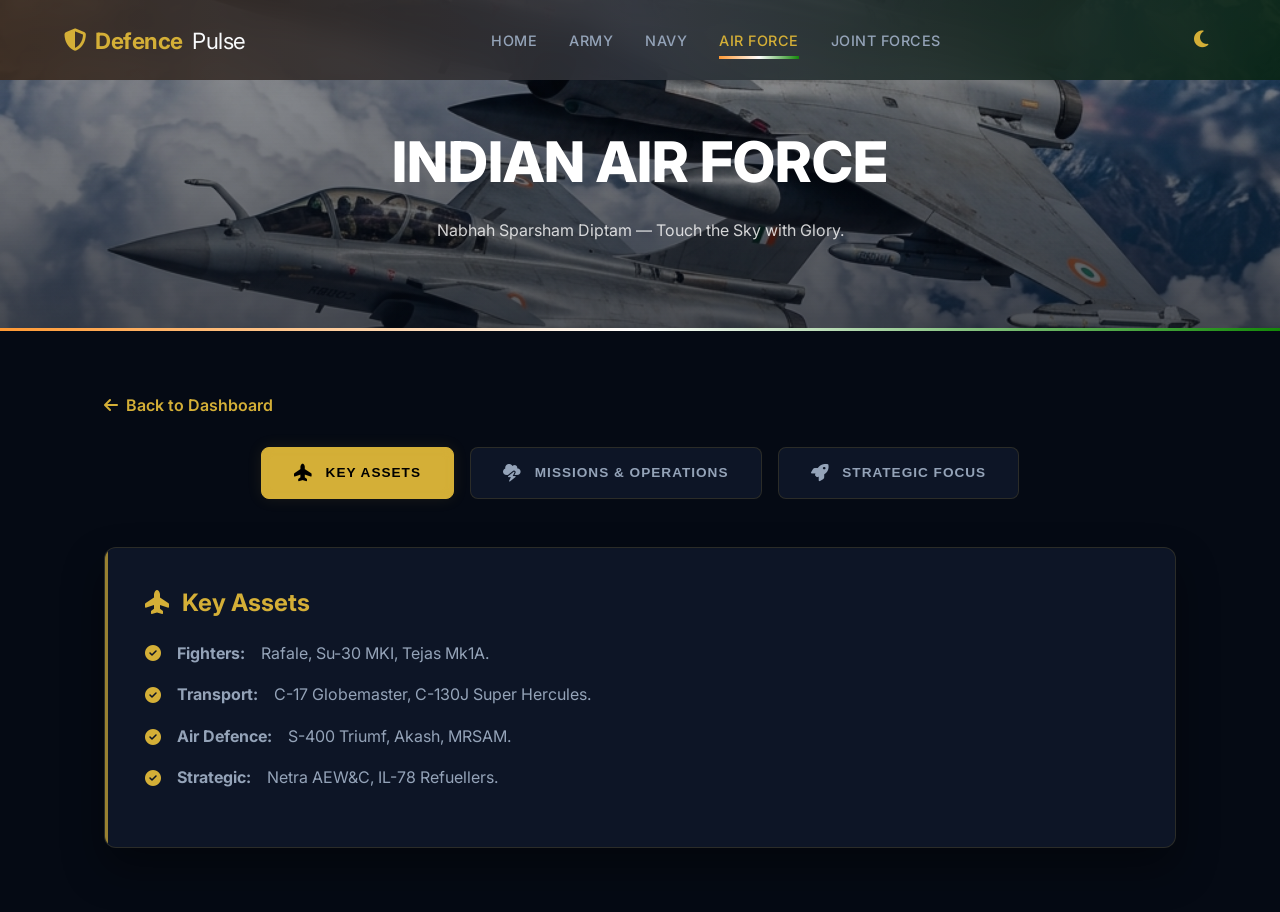
==== airforce.html @ c3c70bc3 "Initial Launch: Defence Pulse Tactical Dashboard - Full Responsive Matrix Build" ====
<!DOCTYPE html>
<html lang="en" data-theme="dark">

<head>
    <meta charset="UTF-8">
    <meta name="viewport" content="width=device-width, initial-scale=1.0">
    <title>Indian Air Force | Defence India</title>
    <!-- Google Fonts -->
    <link rel="preconnect" href="https://fonts.googleapis.com">
    <link rel="preconnect" href="https://fonts.gstatic.com" crossorigin>
    <link href="https://fonts.googleapis.com/css2?family=Inter:wght@400;500;600;700&display=swap" rel="stylesheet">
    <!-- Font Awesome -->
    <link rel="stylesheet" href="https://cdnjs.cloudflare.com/ajax/libs/font-awesome/6.4.0/css/all.min.css">
    <!-- Custom CSS -->
    <link rel="stylesheet" href="index.css">
    <style>
        .detail-hero {
            padding: 8rem 4rem 4rem;
            background: linear-gradient(rgba(5, 10, 20, 0.4), rgba(5, 10, 20, 0.7)), url('./assets/airforce-hero.png');
            background-size: cover;
            background-position: center;
            text-align: center;
            border-bottom: 3px solid transparent;
            border-image: linear-gradient(to right, #FF9933, #FFFFFF, #138808) 1;
        }


        .detail-content {
            padding: 4rem;
            max-width: 1200px;
            margin: 0 auto;
        }

        /* Tab Styles */
        .tabs-nav {
            display: flex;
            justify-content: center;
            gap: 1rem;
            margin-bottom: 3rem;
            flex-wrap: wrap;
        }

        .tab-btn {
            background: var(--bg-secondary);
            border: 1px solid var(--border-color);
            color: var(--text-secondary);
            padding: 1rem 2rem;
            border-radius: 8px;
            font-weight: 700;
            cursor: pointer;
            transition: var(--transition);
            display: flex;
            align-items: center;
            gap: 0.8rem;
            text-transform: uppercase;
            font-size: 0.85rem;
            letter-spacing: 1px;
        }

        .tab-btn i {
            font-size: 1.1rem;
        }

        .tab-btn.active {
            background: var(--accent-color);
            color: #000;
            border-color: var(--accent-color);
        }

        .tab-pane {
            display: none;
            animation: fadeIn 0.4s ease forwards;
        }

        .tab-pane.active {
            display: block;
        }

        @keyframes fadeIn {
            from {
                opacity: 0;
                transform: translateY(10px);
            }

            to {
                opacity: 1;
                transform: translateY(0);
            }
        }

        .info-block {
            background: var(--bg-secondary);
            padding: 2.5rem;
            border-radius: 12px;
            border: 1px solid var(--border-color);
            box-shadow: var(--shadow-premium);
            height: 100%;
        }

        .info-block h2 {
            font-size: 1.5rem;
            color: var(--accent-color);
            margin-bottom: 1.5rem;
            display: flex;
            align-items: center;
            gap: 0.8rem;
        }

        .info-list {
            list-style: none;
        }

        .info-list li {
            color: var(--text-secondary);
            margin-bottom: 1rem;
            display: flex;
            gap: 1rem;
            line-height: 1.6;
        }

        .info-list li i {
            color: var(--accent-color);
            margin-top: 0.3rem;
        }

        .back-link {
            display: inline-flex;
            align-items: center;
            gap: 0.5rem;
            color: var(--accent-color);
            text-decoration: none;
            font-weight: 600;
            margin-bottom: 2rem;
            transition: var(--transition);
        }

        .back-link:hover {
            transform: translateX(-5px);
        }
    </style>
</head>

<body>
    <nav class="navbar">
        <div class="nav-left">
            <a href="index.html" style="text-decoration: none;">
                <div class="logo">
                    <i class="fas fa-shield-halved"></i>
                    Defence <span>Pulse</span>
                </div>
            </a>
        </div>

        <ul class="nav-menu">
            <li><a href="index.html" class="nav-link">Home</a></li>
            <li><a href="army.html" class="nav-link">Army</a></li>
            <li><a href="navy.html" class="nav-link">Navy</a></li>
            <li><a href="airforce.html" class="nav-link active">Air Force</a></li>
            <li><a href="tech.html" class="nav-link">Joint Forces</a></li>
        </ul>

        <div class="nav-right">

            <button class="theme-toggle" id="themeToggle">
                <i class="fas fa-moon"></i>
            </button>
        </div>
    </nav>

    <header class="detail-hero">
        <h1 style="font-size: 3.5rem; font-weight: 800; color: white;">INDIAN AIR FORCE</h1>
        <p style="color: rgba(255,255,255,0.8); max-width: 800px; margin: 1.5rem auto;">Nabhah Sparsham Diptam — Touch
            the Sky with Glory.</p>
    </header>

    <main class="detail-content">
        <a href="index.html" class="back-link"><i class="fas fa-arrow-left"></i> Back to Dashboard</a>

        <!-- Custom Tab Navigation -->
        <div class="tabs-nav">
            <button class="tab-btn active" onclick="showTab('assets')"><i class="fas fa-plane-up"></i> Key
                Assets</button>
            <button class="tab-btn" onclick="showTab('missions')"><i class="fas fa-cloud-bolt"></i> Missions &
                Operations</button>
            <button class="tab-btn" onclick="showTab('focus')"><i class="fas fa-rocket"></i> Strategic Focus</button>
        </div>

        <!-- Tab Panes -->
        <div id="assets" class="tab-pane active">
            <div class="info-block">
                <h2><i class="fas fa-plane-up"></i> Key Assets</h2>
                <ul class="info-list">
                    <li><i class="fas fa-check-circle"></i> <strong>Fighters:</strong> Rafale, Su-30 MKI, Tejas Mk1A.
                    </li>
                    <li><i class="fas fa-check-circle"></i> <strong>Transport:</strong> C-17 Globemaster, C-130J Super
                        Hercules.</li>
                    <li><i class="fas fa-check-circle"></i> <strong>Air Defence:</strong> S-400 Triumf, Akash, MRSAM.
                    </li>
                    <li><i class="fas fa-check-circle"></i> <strong>Strategic:</strong> Netra AEW&C, IL-78 Refuellers.
                    </li>
                </ul>
            </div>
        </div>

        <div id="missions" class="tab-pane">
            <div class="info-block" style="margin-bottom: 3rem;">
                <h2><i class="fas fa-cloud-bolt"></i> Mission</h2>
                <p style="color: var(--text-secondary); line-height: 1.8; font-size: 1.1rem; margin-bottom: 2rem;">
                    To defend Indian airspace, achieve air superiority, and deliver rapid, precise offensive and
                    defensive air operations.
                </p>
            </div>

            <h2 class="section-title">Historic Operations</h2>
            <div class="timeline-container">
                <div class="timeline-item">
                    <div class="timeline-dot"></div>
                    <span class="timeline-date">1947–1948</span>
                    <div class="timeline-content">
                        <h3>Air Operations (Kashmir)</h3>
                        <p>Vital airlift and combat support during the first Indo-Pak war, ensuring early tactical
                            superiority.</p>
                    </div>
                </div>

                <div class="timeline-item">
                    <div class="timeline-dot"></div>
                    <span class="timeline-date">1962</span>
                    <div class="timeline-content">
                        <h3>Air Support (Indo-China)</h3>
                        <p>Critical logistics, transport, and supply missions across extremely challenging high-altitude
                            terrain.</p>
                    </div>
                </div>

                <div class="timeline-item">
                    <div class="timeline-dot"></div>
                    <span class="timeline-date">1965</span>
                    <div class="timeline-content">
                        <h3>Indo-Pak War</h3>
                        <p>Establishment of air superiority over West Pakistan and heroic support during the Battle of
                            Asal Uttar.</p>
                    </div>
                </div>

                <div class="timeline-item">
                    <div class="timeline-dot"></div>
                    <span class="timeline-date">Dec 1971</span>
                    <div class="timeline-content">
                        <h3>1971 War Campaigns</h3>
                        <p>Decisive strikes including the legendary Battle of Longewala, where the IAF decimated an
                            armored regiment.</p>
                    </div>
                </div>

                <div class="timeline-item">
                    <div class="timeline-dot"></div>
                    <span class="timeline-date">1999</span>
                    <div class="timeline-content">
                        <h3>Operation Safed Sagar</h3>
                        <p>The first high-altitude operation of its kind, using precision strikes to evict infiltrators
                            from Kargil heights.</p>
                    </div>
                </div>

                <div class="timeline-item">
                    <div class="timeline-dot"></div>
                    <span class="timeline-date">26 Feb 2019</span>
                    <div class="timeline-content">
                        <h3>Balakot Airstrike</h3>
                        <p>A precision cross-border pre-emptive strike on major terror launchpads, demonstrating
                            deep-strike capability.</p>
                    </div>
                </div>

                <div class="timeline-item">
                    <div class="timeline-dot"></div>
                    <span class="timeline-date">2022</span>
                    <div class="timeline-content">
                        <h3>Operation Ganga</h3>
                        <p>Massive strategic airlift to rescue thousands of Indian students from the conflict zone in
                            Ukraine.</p>
                    </div>
                </div>
                <div class="timeline-item">
                    <div class="timeline-dot"></div>
                    <span class="timeline-date">2025</span>
                    <div class="timeline-content">
                        <h3>Operation Sindoor</h3>
                        <p>A joint Indian Army–Air Force precision strike targeting terrorist infrastructure with high
                            accuracy.</p>
                    </div>
                </div>
            </div>

        </div>

        <div id="focus" class="tab-pane">
            <div class="info-block">
                <h2><i class="fas fa-rocket"></i> Strategic Focus</h2>
                <ul class="info-list">
                    <li><i class="fas fa-jet-fighter"></i> <strong>Air Dominance:</strong> Deploying advanced fighters
                        like Rafale, Su-30, and Tejas.</li>
                    <li><i class="fas fa-crosshairs"></i> <strong>Precision Strikes:</strong> Enhancing network-centric
                        warfare capabilities.</li>
                    <li><i class="fas fa-truck-plane"></i> <strong>Strategic Airlift:</strong> Rapid deployment and
                        global reach capability.</li>
                    <li><i class="fas fa-satellite"></i> <strong>Space-Based Ops:</strong> Integration of UAVs, drones,
                        and space assets.</li>
                    <li><i class="fas fa-microchip"></i> <strong>Indigenous Tech:</strong> Strengthening localized
                        aerospace R&D.</li>
                </ul>
            </div>
        </div>

    </main>

    <script>
        function showTab(tabId) {
            document.querySelectorAll('.tab-pane').forEach(pane => pane.classList.remove('active'));
            document.querySelectorAll('.tab-btn').forEach(btn => btn.classList.remove('active'));
            document.getElementById(tabId).classList.add('active');
            event.currentTarget.classList.add('active');
        }
    </script>
    <script src="script.js"></script>
</body>



<script src="script.js"></script>
</body>

</html>
---- index.css ----
:root {
    /* Premium Professional Theme - Dark (Default) */
    --bg-primary: #050a14;
    --bg-secondary: #0d1526;
    --bg-accent: #161f33;
    --text-primary: #f8fafc;
    --text-secondary: #94a3b8;
    --accent-color: #d4af37;
    /* Sophisticated Gold */
    --accent-hover: #b8962e;
    --border-color: rgba(212, 175, 55, 0.15);
    --nav-height: 80px;
    --transition: all 0.4s cubic-bezier(0.16, 1, 0.3, 1);
    --glass-bg: rgba(5, 10, 20, 0.85);
    --shadow-premium: 0 20px 40px rgba(0, 0, 0, 0.4);
}

[data-theme="light"] {
    --bg-primary: #f8fafc;
    --bg-secondary: #ffffff;
    --bg-accent: #f1f5f9;
    --text-primary: #0f172a;
    --text-secondary: #475569;
    --accent-color: #927429;
    --accent-hover: #755c1f;
    --border-color: rgba(15, 23, 42, 0.1);
    --glass-bg: rgba(248, 250, 252, 0.85);
    --shadow-premium: 0 20px 40px rgba(15, 23, 42, 0.1);
}

* {
    margin: 0;
    padding: 0;
    box-sizing: border-box;
    font-family: 'Inter', sans-serif;
}


body {
    background-color: var(--bg-primary);
    color: var(--text-primary);
    transition: var(--transition);
    overflow-x: hidden;
}

/* Navbar Styles */
.navbar {
    position: fixed;
    top: 0;
    left: 0;
    width: 100%;
    height: var(--nav-height);
    /* Highly Visible Indian Flag Fade INSIDE the Navbar background */
    background: linear-gradient(to right,
            rgba(255, 153, 51, 0.18) 0%,
            rgba(255, 255, 255, 0.15) 50%,
            rgba(19, 136, 8, 0.18) 100%),
        var(--glass-bg);

    backdrop-filter: blur(16px);
    -webkit-backdrop-filter: blur(16px);
    border: none;
    display: flex;
    align-items: center;
    justify-content: space-between;
    padding: 0 4rem;
    z-index: 1000;
    transition: var(--transition);
}



.nav-left {
    display: flex;
    align-items: center;
    gap: 1rem;
}

.logo {
    font-weight: 700;
    font-size: 1.4rem;
    color: var(--accent-color);
    letter-spacing: -0.5px;
    display: flex;
    align-items: center;
    gap: 0.6rem;
    cursor: pointer;
}

.logo span {
    color: var(--text-primary);
    font-weight: 400;
}


.nav-menu {
    display: flex;
    list-style: none;
    gap: 2rem;
}

.nav-link {
    text-decoration: none;
    color: var(--text-secondary);
    font-size: 0.9rem;
    font-weight: 500;
    text-transform: uppercase;
    letter-spacing: 0.5px;
    transition: var(--transition);
    position: relative;
    padding: 0.5rem 0;
}

.nav-link:hover,
.nav-link.active {
    color: var(--accent-color);
}

.nav-link::after {
    content: '';
    position: absolute;
    bottom: -2px;
    left: 0;
    width: 0;
    height: 3px;
    background: linear-gradient(to right, #FF9933, #FFFFFF, #138808);
    transition: var(--transition);
}


.nav-link:hover::after,
.nav-link.active::after {
    width: 100%;
}

.nav-right {
    display: flex;
    align-items: center;
    gap: 1.5rem;
}

/* Search Bar */
.search-container {
    position: relative;
    display: flex;
    align-items: center;
}

.search-input {
    background: var(--bg-accent);
    border: 1px solid var(--border-color);
    color: var(--text-primary);
    padding: 0.6rem 1rem 0.6rem 2.5rem;
    border-radius: 4px;
    font-size: 0.85rem;
    outline: none;
    width: 200px;
    transition: var(--transition);
}

.search-input:focus {
    width: 280px;
    border-color: var(--accent-color);
    box-shadow: 0 0 0 2px rgba(0, 255, 156, 0.1);
}

.search-icon {
    position: absolute;
    left: 0.8rem;
    color: var(--text-secondary);
    pointer-events: none;
}

/* Theme Toggle */
.theme-toggle {
    background: none;
    border: none;
    color: var(--text-primary);
    cursor: pointer;
    font-size: 1.2rem;
    display: flex;
    align-items: center;
    justify-content: center;
    padding: 0.5rem;
    border-radius: 50%;
    transition: var(--transition);
}

.theme-toggle:hover {
    background: var(--bg-accent);
    color: var(--accent-color);
}

/* Hero Section Spacing */
.page-content {
    margin-top: var(--nav-height);
}

/* Scanned Lines / Noise Effect (Tactical Feel) */
/* Hero Section */
.hero {
    min-height: 70vh;
    display: flex;
    flex-direction: column;
    justify-content: center;
    align-items: center;
    text-align: center;
    padding: 2rem;
    background: linear-gradient(135deg, rgba(5, 10, 20, 0.7) 0%, rgba(5, 10, 20, 0.8) 100%), url('./assets/hero-main.png');
    background-size: cover;
    background-position: center;
    position: relative;
    overflow: hidden;
    border-bottom: 1px solid var(--border-color);
}

.hero h1 {
    font-size: clamp(2.5rem, 6vw, 4.5rem);
    font-weight: 800;
    margin-bottom: 1.5rem;
    color: var(--text-primary);
    letter-spacing: -1.5px;
    line-height: 1.1;
}

.hero h1 span {
    color: var(--accent-color);
    position: relative;
}

.hero p {
    font-size: 1.25rem;
    color: var(--text-secondary);
    max-width: 700px;
    line-height: 1.7;
    margin-bottom: 2.5rem;
}

.badge {
    background: var(--bg-accent);
    color: var(--accent-color);
    padding: 0.5rem 1.25rem;
    border-radius: 100px;
    font-size: 0.75rem;
    font-weight: 700;
    text-transform: uppercase;
    letter-spacing: 2px;
    margin-bottom: 2rem;
    border: 1px solid var(--border-color);

    /* ✅ ADD THIS */
    display: inline-block;
    width: fit-content;
}

.hero-btns {
    display: flex;
    gap: 1rem;
}

.btn-primary {
    background: var(--accent-color);
    color: #000;
    padding: 1rem 2rem;
    border-radius: 6px;
    text-decoration: none;
    font-weight: 700;
    transition: var(--transition);
}

.btn-primary:hover {
    background: var(--accent-hover);
    transform: translateY(-2px);
}

.btn-secondary {
    background: transparent;
    color: var(--text-primary);
    padding: 1rem 2rem;
    border-radius: 6px;
    text-decoration: none;
    font-weight: 600;
    border: 1px solid var(--border-color);
    transition: var(--transition);
}

.btn-secondary:hover {
    background: var(--bg-accent);
}

/* Content Sections */
.section-title {
    font-size: 2rem;
    font-weight: 700;
    margin-bottom: 2.5rem;
    letter-spacing: -0.5px;
}

.cards {
    display: grid;
    grid-template-columns: repeat(auto-fit, minmax(320px, 1fr));
    gap: 2.5rem;
    padding: 4rem;
}

.card {
    background: var(--bg-secondary);
    border: 1px solid var(--border-color);
    padding: 2.5rem;
    border-radius: 12px;
    transition: var(--transition);
    box-shadow: var(--shadow-premium);
}

.card:hover {
    border-color: var(--accent-color);
    transform: translateY(-8px);
}

.card h3 {
    margin-bottom: 1rem;
    font-weight: 700;
    color: var(--text-primary);
    font-size: 1.4rem;
    letter-spacing: -0.5px;
}

.card p {
    color: var(--text-secondary);
    font-size: 1rem;
    line-height: 1.6;
    margin-bottom: 1.5rem;
}

.card-meta {
    display: flex;
    justify-content: space-between;
    align-items: center;
    margin-bottom: 1rem;
}

.category-badge {
    padding: 0.3rem 0.8rem;
    border-radius: 4px;
    font-size: 0.7rem;
    font-weight: 700;
    text-transform: uppercase;
    letter-spacing: 1px;
    background: var(--bg-accent);
}

.category-badge.army {
    color: #8bc34a;
    border: 1px solid rgba(139, 195, 74, 0.3);
}

.category-badge.navy {
    color: #03a9f4;
    border: 1px solid rgba(3, 169, 244, 0.3);
}

.category-badge.air-force {
    color: #ffeb3b;
    border: 1px solid rgba(255, 235, 59, 0.3);
}

.category-badge.defence-tech {
    color: #e91e63;
    border: 1px solid rgba(233, 30, 99, 0.3);
}

.category-badge.general {
    color: var(--text-secondary);
    border: 1px solid var(--border-color);
}


.card-date {
    font-size: 0.8rem;
    color: var(--text-secondary);
    font-style: italic;
}

.ai-btn {
    display: flex;
    align-items: center;
    gap: 0.5rem;
    background: linear-gradient(135deg, #d4af37, #b8962e);
    color: #000;
    border: none;
    padding: 0.8rem 1.2rem;
    border-radius: 6px;
    font-size: 0.9rem;
    font-weight: 700;
    cursor: pointer;
    transition: var(--transition);
    width: 100%;
    justify-content: center;
}

.ai-btn i {
    font-size: 0.9rem;
}

.ai-btn:hover {
    transform: translateY(-2px);
    box-shadow: 0 4px 15px rgba(212, 175, 55, 0.3);
}

/* Strategic Intelligence Feed - List Style */
.news-section {
    background: var(--bg-primary);
    padding: 0;
}

.sector-tabs {
    display: flex;
    justify-content: center;
    gap: 1.5rem;
    margin-bottom: 3rem;
    font-family: 'Orbitron', sans-serif;
}

.sector-btn {
    background: transparent;
    border: none;
    color: var(--text-secondary);
    font-size: 0.9rem;
    font-weight: 700;
    cursor: pointer;
    padding: 0.5rem 1rem;
    transition: var(--transition);
    border-radius: 4px;
}

.sector-btn:hover {
    color: var(--accent-color);
    background: rgba(212, 175, 55, 0.05);
}

.sector-btn.active {
    color: var(--accent-color);
    background: rgba(212, 175, 55, 0.1);
    box-shadow: 0 0 15px rgba(212, 175, 55, 0.1);
}

/* Live Tactical Ticker */
.news-ticker {
    background: #000;
    border: 1px solid var(--border-color);
    border-radius: 8px;
    margin-bottom: 1.5rem;
    display: flex;
    overflow: hidden;
    height: 40px;
}

.ticker-badge {
    background: #ff0000;
    color: #fff;
    padding: 0 1rem;
    display: flex;
    align-items: center;
    gap: 0.5rem;
    font-weight: 900;
    font-size: 0.7rem;
    letter-spacing: 2px;
    font-family: 'Orbitron', sans-serif;
    position: relative;
    z-index: 2;
}

.live-dot {
    width: 8px;
    height: 8px;
    background: #fff;
    border-radius: 50%;
    animation: liveBlink 1s infinite alternate;
}

@keyframes liveBlink {
    0% {
        opacity: 0.2;
        transform: scale(0.8);
    }

    100% {
        opacity: 1;
        transform: scale(1.1);
    }
}

.ticker-scroll {
    flex: 1;
    display: flex;
    align-items: center;
    white-space: nowrap;
    overflow: hidden;
    padding-left: 2rem;
}

.ticker-msg {
    display: inline-block;
    padding-right: 100%;
    animation: scrollTicker 60s linear infinite;
    color: #fff;
    font-size: 0.85rem;
    font-weight: 500;
}

@keyframes scrollTicker {
    0% {
        transform: translateX(0);
    }

    100% {
        transform: translateX(-100%);
    }
}

.intel-report-container {
    background: var(--bg-secondary);
    border: 1px solid var(--border-color);
    border-radius: 12px;
    overflow: hidden;
    max-width: 900px;
    margin: 0 auto;
    box-shadow: var(--shadow-premium);
}

.report-header {
    background: var(--bg-accent);
    padding: 2.5rem;
    display: flex;
    justify-content: space-between;
    align-items: center;
    border-bottom: 2px solid var(--accent-color);
}

.report-header h2 {
    font-size: 1.8rem;
    font-weight: 800;
    letter-spacing: -0.5px;
}

.live-status {
    display: flex;
    align-items: center;
    gap: 0.8rem;
    font-size: 0.75rem;
    font-weight: 900;
    letter-spacing: 2px;
}

.news-list-label {
    background: rgba(0, 0, 0, 0.2);
    padding: 1rem 2.5rem;
    font-size: 0.7rem;
    font-weight: 800;
    color: var(--accent-color);
    letter-spacing: 3px;
    border-bottom: 1px solid var(--border-color);
}

.intel-list {
    min-height: 400px;
}

.intel-placeholder {
    padding: 4rem;
    text-align: center;
    color: var(--text-secondary);
    font-style: italic;
}

.intel-card {
    padding: 2rem 2.5rem;
    border-bottom: 1px solid var(--border-color);
    display: flex;
    flex-direction: column;
    gap: 0.8rem;
    transition: var(--transition);
    cursor: pointer;
}

.intel-card:hover {
    background: rgba(212, 175, 55, 0.02);
    padding-left: 3rem;
}

.intel-card h3 {
    font-size: 1.15rem;
    font-weight: 700;
    line-height: 1.4;
}

.intel-meta {
    display: flex;
    align-items: center;
    gap: 1.5rem;
    font-size: 0.75rem;
    color: var(--text-secondary);
}

.intel-tag {
    color: var(--accent-color);
    font-weight: 800;
    text-transform: uppercase;
}

.load-more-section {
    padding: 3rem;
    text-align: center;
    background: rgba(0, 0, 0, 0.1);
}


/* India's Military Strength Section */
.strength-section {
    padding: 8rem 4rem;
    background: var(--bg-primary);
}

.strength-grid {
    display: grid;
    grid-template-columns: repeat(auto-fit, minmax(280px, 1fr));
    gap: 2rem;
    margin-top: 4rem;
}

.strength-card {
    background: var(--bg-secondary);
    padding: 3rem 2rem;
    border-radius: 16px;
    border: 1px solid var(--border-color);
    transition: var(--transition);
    text-align: center;
    position: relative;
    overflow: hidden;
}

.strength-card::before {
    content: '';
    position: absolute;
    top: 0;
    left: 0;
    width: 100%;
    height: 4px;
    background: var(--accent-color);
    opacity: 0.5;
}

.strength-card:hover {
    transform: translateY(-10px);
    box-shadow: var(--shadow-premium);
    border-color: var(--accent-color);
}

.strength-card i {
    font-size: 2.5rem;
    color: var(--accent-color);
    margin-bottom: 2rem;
    display: block;
}

.strength-card h3 {
    font-size: 1.5rem;
    font-weight: 700;
    margin-bottom: 1rem;
    color: var(--text-primary);
}

.strength-card p {
    color: var(--text-secondary);
    font-size: 0.95rem;
    line-height: 1.7;
    margin-bottom: 2rem;
}

.strength-stats {
    display: flex;
    justify-content: center;
    gap: 1.5rem;
    border-top: 1px solid var(--border-color);
    padding-top: 1.5rem;
    margin-top: auto;
}

.tab-pane {
    display: none;
}

.tab-pane.active {
    display: block;
    animation: intelligenceFade 0.5s ease-out;
}

/* Tactical Info Block Refinement */
.info-block {
    background: rgba(255, 255, 255, 0.03);
    border: 1px solid var(--border-color);
    border-radius: 12px;
    padding: 1.5rem;
    transition: var(--transition);
    position: relative;
    overflow: hidden;
}

.info-block:hover {
    background: rgba(255, 255, 255, 0.05);
    border-color: var(--accent-color);
}

.info-block::before {
    content: '';
    position: absolute;
    top: 0;
    left: 0;
    width: 3px;
    height: 100%;
    background: var(--accent-color);
    opacity: 0.7;
}

.info-block h3 {
    font-size: 1rem !important;
    text-transform: uppercase;
    letter-spacing: 1.5px;
    color: var(--text-primary);
    margin-bottom: 1.25rem;
    display: flex;
    align-items: center;
    gap: 0.8rem;
    border-bottom: 1px solid rgba(212, 175, 55, 0.1);
    padding-bottom: 0.75rem;
}

.tactical-list {
    display: grid;
    grid-template-columns: 1fr;
    gap: 0.6rem;
}

.tactical-item {
    display: flex;
    flex-direction: column;
    padding: 0.5rem 0.75rem;
    background: rgba(255, 255, 255, 0.02);
    border-left: 2px solid rgba(212, 175, 55, 0.2);
    font-size: 0.82rem;
}

.tactical-item strong {
    color: var(--accent-color);
    font-size: 0.85rem;
    margin-bottom: 0.2rem;
}

.tactical-item span {
    color: var(--text-secondary);
    font-size: 0.78rem;
    line-height: 1.4;
}

.project-group-label {
    font-size: 0.72rem;
    font-weight: 800;
    color: var(--accent-color);
    text-transform: uppercase;
    letter-spacing: 1px;
    margin: 1rem 0 0.5rem 0;
    background: rgba(212, 175, 55, 0.05);
    padding: 2px 8px;
    width: fit-content;
    border-radius: 4px;
}

/* Container & Layout Consistency */
.container {
    max-width: 1400px;
    margin: 0 auto;
    padding: 4rem;
}

/* Base Responsive Rules */
@media (max-width: 1024px) {
    .container {
        padding: 3rem 2rem;
    }
    
    .hero h1 {
        font-size: 2.5rem;
    }
}

@media (max-width: 768px) {
    .container {
        padding: 2rem 1.5rem;
    }

    .navbar-container {
        flex-direction: column;
        gap: 1.5rem;
        padding: 1rem;
    }

    .hero {
        padding: 6rem 1.5rem 3rem;
        text-align: center;
    }

    .hero h1 {
        font-size: 2rem;
    }

    .sector-tabs {
        overflow-x: auto;
        justify-content: flex-start;
        padding-bottom: 0.5rem;
        -webkit-overflow-scrolling: touch;
    }

    .sector-btn {
        flex-shrink: 0;
    }

    .tabs-nav {
        overflow-x: auto;
        justify-content: flex-start;
        padding-bottom: 0.5rem;
        -webkit-overflow-scrolling: touch;
    }

    .tab-btn {
        flex-shrink: 0;
        padding: 0.8rem 1rem;
        font-size: 0.75rem;
    }

    .operations-grid {
        grid-template-columns: 1fr !important;
    }

    .intel-card {
        flex-direction: column;
    }

    .intel-image {
        width: 100%;
        height: 180px;
    }

    .section-title {
        font-size: 1.5rem;
        flex-direction: column;
        align-items: flex-start;
        gap: 0.5rem;
    }
}

@media (max-width: 480px) {
    .container {
        padding: 1.5rem 1rem;
    }

    .hero h1 {
        font-size: 1.75rem;
    }

    .info-block {
        padding: 1rem;
    }

    .tactical-item {
        padding: 0.4rem 0.6rem;
    }
}

@keyframes intelligenceFade {
    from {
        opacity: 0;
        transform: translateY(10px);
    }

    to {
        opacity: 1;
        transform: translateY(0);
    }
}

.stat-item {
    text-align: center;
}

.stat-value {
    display: block;
    font-weight: 800;
    color: var(--accent-color);
    font-size: 1.1rem;
}


/* Strategic Timeline Styling */
.timeline-container {
    position: relative;
    max-width: 1000px;
    margin: 4rem auto;
    padding: 2rem 0;
}

.timeline-container::after {
    content: '';
    position: absolute;
    width: 2px;
    background: var(--border-color);
    top: 0;
    bottom: 0;
    left: 40px;
    margin-left: -1px;
    z-index: 1;
}

.timeline-item {
    padding: 0 0 4rem 80px;
    position: relative;
    z-index: 2;
}

.timeline-dot {
    position: absolute;
    width: 16px;
    height: 16px;
    background: var(--bg-primary);
    border: 3px solid var(--accent-color);
    border-radius: 50%;
    left: 40px;
    margin-left: -8px;
    top: 5px;
    box-shadow: 0 0 10px var(--accent-color);
}

.timeline-date {
    font-family: 'Orbitron', sans-serif;
    font-size: 0.85rem;
    font-weight: 700;
    color: var(--accent-color);
    margin-bottom: 0.5rem;
    display: block;
    letter-spacing: 1px;
}

.timeline-content {
    background: var(--bg-secondary);
    border: 1px solid var(--border-color);
    padding: 1.5rem 2rem;
    border-radius: 12px;
    transition: var(--transition);
    position: relative;
}

.timeline-content:hover {
    transform: translateX(10px);
    border-color: var(--accent-color);
    background: rgba(212, 175, 55, 0.02);
}

.timeline-content h3 {
    font-size: 1.25rem;
    margin-bottom: 0.5rem;
    color: var(--text-primary);
}

.timeline-content p {
    font-size: 0.95rem;
    color: var(--text-secondary);
    line-height: 1.6;
}

/* Responsive Timeline */
@media (max-width: 768px) {
    .timeline-container {
        padding-left: 1rem;
    }

    .timeline-container::after {
        left: 20px;
    }

    .timeline-dot {
        left: 20px;
    }

    .timeline-item {
        padding-left: 50px;
    }
}


/* Tactical Command Buttons */
.tabs-nav {
    display: flex;
    flex-wrap: wrap;
    gap: 1rem;
    margin-bottom: 2rem;
}

.tab-btn {
    background: rgba(255, 255, 255, 0.03);
    border: 1px solid var(--border-color);
    color: var(--text-secondary);
    padding: 1rem 1.5rem;
    border-radius: 4px;
    cursor: pointer;
    font-weight: 700;
    font-family: 'Orbitron', sans-serif;
    text-transform: uppercase;
    font-size: 0.8rem;
    letter-spacing: 1px;
    display: flex;
    align-items: center;
    gap: 0.8rem;
    transition: all 0.3s cubic-bezier(0.4, 0, 0.2, 1);
    position: relative;
    overflow: hidden;
}

.tab-btn i {
    font-size: 1.1rem;
    transition: var(--transition);
}

.tab-btn:hover {
    background: rgba(212, 175, 55, 0.05);
    border-color: var(--accent-color);
    color: var(--text-primary);
    transform: translateY(-2px);
    box-shadow: 0 4px 15px rgba(0, 0, 0, 0.3);
}

.tab-btn.active {
    background: linear-gradient(135deg, rgba(212, 175, 55, 0.15) 0%, transparent 100%);
    border-color: var(--accent-color);
    color: var(--accent-color);
    box-shadow: inset 0 0 10px rgba(212, 175, 55, 0.1), 0 0 15px rgba(212, 175, 55, 0.1);
}

.tab-btn.active::after {
    content: '';
    position: absolute;
    bottom: 0;
    left: 0;
    width: 100%;
    height: 2px;
    background: var(--accent-color);
}

.tab-btn:active {
    transform: translateY(0);
}

/* Info Block Styling (Inside Tabs) */
.info-block {
    background: var(--bg-secondary);
    border: 1px solid var(--border-color);
    padding: 1.5rem;
    border-radius: 8px;
    transition: var(--transition);
    position: relative;
    border-left: 3px solid var(--accent-color);
}

.info-block:hover {
    border-left-width: 6px;
    background: rgba(255, 255, 255, 0.02);
}

.info-block h3 {
    font-size: 1.1rem;
    font-weight: 700;
    color: var(--text-primary);
    margin-bottom: 0.5rem;
}

.info-block p {
    font-size: 0.85rem;
    color: var(--text-secondary);
    line-height: 1.5;
}
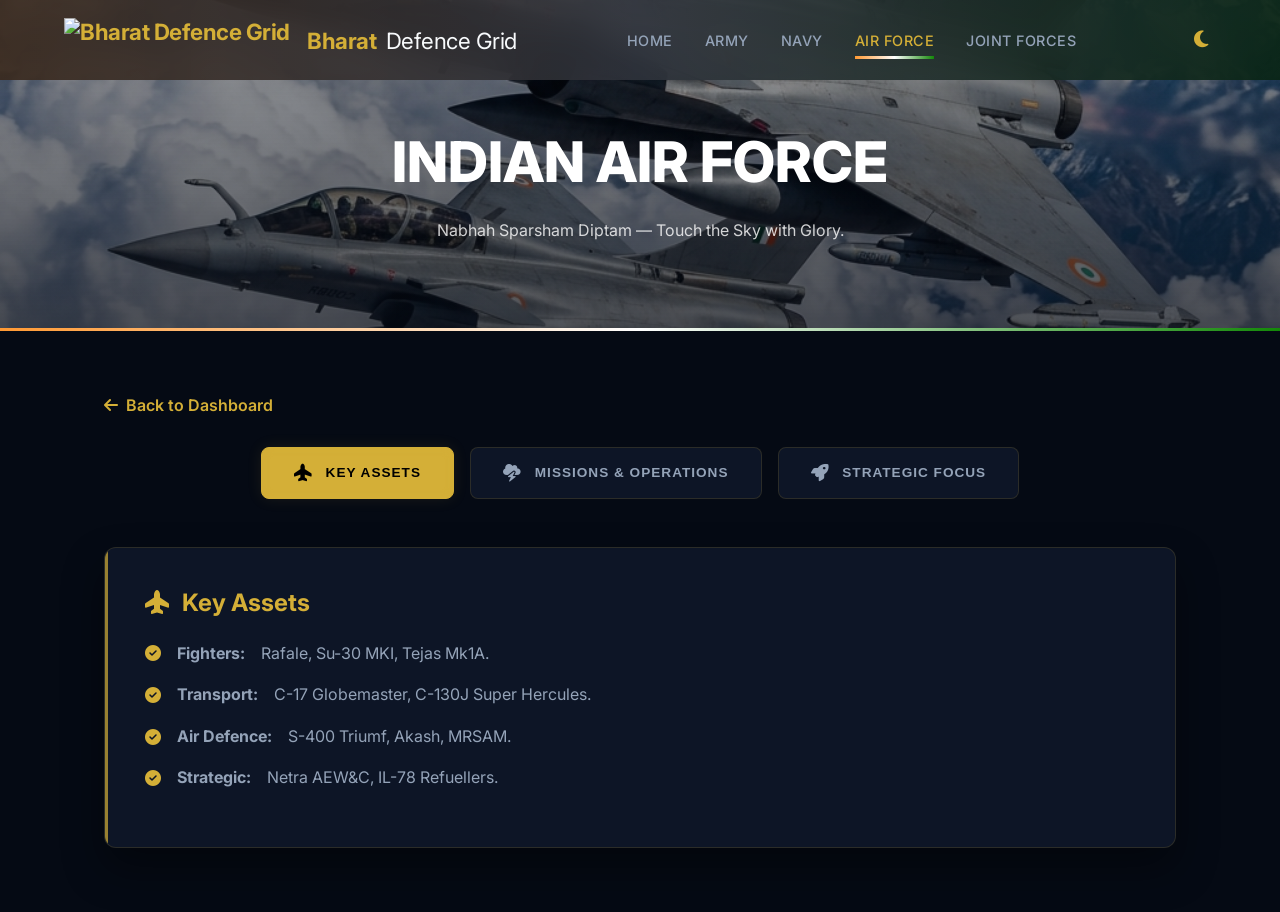
==== commit 3793bf23: "Branding Update: Official Bharat Defence Grid logo integration and identity sync" ====
--- a/airforce.html
+++ b/airforce.html
@@ -145,8 +145,8 @@
         <div class="nav-left">
             <a href="index.html" style="text-decoration: none;">
                 <div class="logo">
-                    <i class="fas fa-shield-halved"></i>
-                    Defence <span>Pulse</span>
+                    <img src="./assets/logo.png" alt="Bharat Defence Grid" style="height: 45px; margin-right: 8px;">
+                    Bharat <span>Defence Grid</span>
                 </div>
             </a>
         </div>
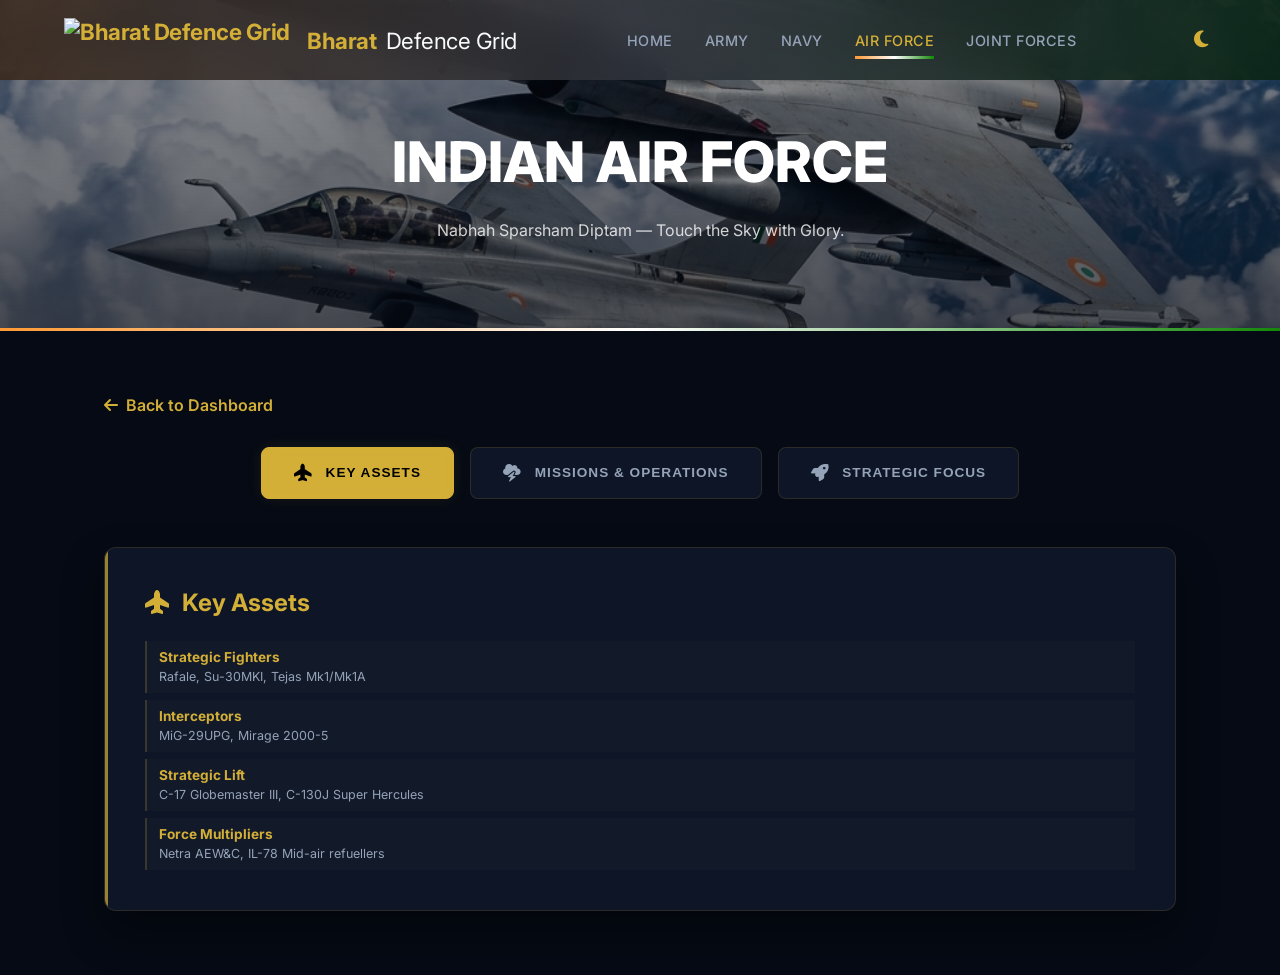
==== commit a7b5a914: "UI Optimization: Tactical densification of service modules and whitespace reduction" ====
--- a/airforce.html
+++ b/airforce.html
@@ -189,16 +189,12 @@
         <div id="assets" class="tab-pane active">
             <div class="info-block">
                 <h2><i class="fas fa-plane-up"></i> Key Assets</h2>
-                <ul class="info-list">
-                    <li><i class="fas fa-check-circle"></i> <strong>Fighters:</strong> Rafale, Su-30 MKI, Tejas Mk1A.
-                    </li>
-                    <li><i class="fas fa-check-circle"></i> <strong>Transport:</strong> C-17 Globemaster, C-130J Super
-                        Hercules.</li>
-                    <li><i class="fas fa-check-circle"></i> <strong>Air Defence:</strong> S-400 Triumf, Akash, MRSAM.
-                    </li>
-                    <li><i class="fas fa-check-circle"></i> <strong>Strategic:</strong> Netra AEW&C, IL-78 Refuellers.
-                    </li>
-                </ul>
+                <div class="tactical-list">
+                    <div class="tactical-item"><strong>Strategic Fighters</strong><span>Rafale, Su-30MKI, Tejas Mk1/Mk1A</span></div>
+                    <div class="tactical-item"><strong>Interceptors</strong><span>MiG-29UPG, Mirage 2000-5</span></div>
+                    <div class="tactical-item"><strong>Strategic Lift</strong><span>C-17 Globemaster III, C-130J Super Hercules</span></div>
+                    <div class="tactical-item"><strong>Force Multipliers</strong><span>Netra AEW&C, IL-78 Mid-air refuellers</span></div>
+                </div>
             </div>
         </div>
 
@@ -298,18 +294,12 @@
         <div id="focus" class="tab-pane">
             <div class="info-block">
                 <h2><i class="fas fa-rocket"></i> Strategic Focus</h2>
-                <ul class="info-list">
-                    <li><i class="fas fa-jet-fighter"></i> <strong>Air Dominance:</strong> Deploying advanced fighters
-                        like Rafale, Su-30, and Tejas.</li>
-                    <li><i class="fas fa-crosshairs"></i> <strong>Precision Strikes:</strong> Enhancing network-centric
-                        warfare capabilities.</li>
-                    <li><i class="fas fa-truck-plane"></i> <strong>Strategic Airlift:</strong> Rapid deployment and
-                        global reach capability.</li>
-                    <li><i class="fas fa-satellite"></i> <strong>Space-Based Ops:</strong> Integration of UAVs, drones,
-                        and space assets.</li>
-                    <li><i class="fas fa-microchip"></i> <strong>Indigenous Tech:</strong> Strengthening localized
-                        aerospace R&D.</li>
-                </ul>
+                <div class="tactical-list">
+                    <div class="tactical-item"><strong>Air Superiority</strong><span>Dominating the skies with advanced 4.5 gen platforms</span></div>
+                    <div class="tactical-item"><strong>Tactical Deep Strike</strong><span>Precision engagement of strategic targets behind lines</span></div>
+                    <div class="tactical-item"><strong>Rapid Global Mobility</strong><span>Strategic heavy-lift & tactical operational support</span></div>
+                    <div class="tactical-item"><strong>Integrated Air Defence</strong><span>Multi-layer protection with S-400 and MRSAM umbrella</span></div>
+                </div>
             </div>
         </div>
 
--- a/index.css
+++ b/index.css
@@ -700,7 +700,7 @@
     background: rgba(255, 255, 255, 0.03);
     border: 1px solid var(--border-color);
     border-radius: 12px;
-    padding: 1.5rem;
+    padding: 1rem 1.25rem;
     transition: var(--transition);
     position: relative;
     overflow: hidden;
@@ -727,7 +727,7 @@
     text-transform: uppercase;
     letter-spacing: 1.5px;
     color: var(--text-primary);
-    margin-bottom: 1.25rem;
+    margin-bottom: 0.75rem;
     display: flex;
     align-items: center;
     gap: 0.8rem;
@@ -738,7 +738,7 @@
 .tactical-list {
     display: grid;
     grid-template-columns: 1fr;
-    gap: 0.6rem;
+    gap: 0.4rem;
 }
 
 .tactical-item {
@@ -768,7 +768,7 @@
     color: var(--accent-color);
     text-transform: uppercase;
     letter-spacing: 1px;
-    margin: 1rem 0 0.5rem 0;
+    margin: 0.5rem 0 0.3rem 0;
     background: rgba(212, 175, 55, 0.05);
     padding: 2px 8px;
     width: fit-content;
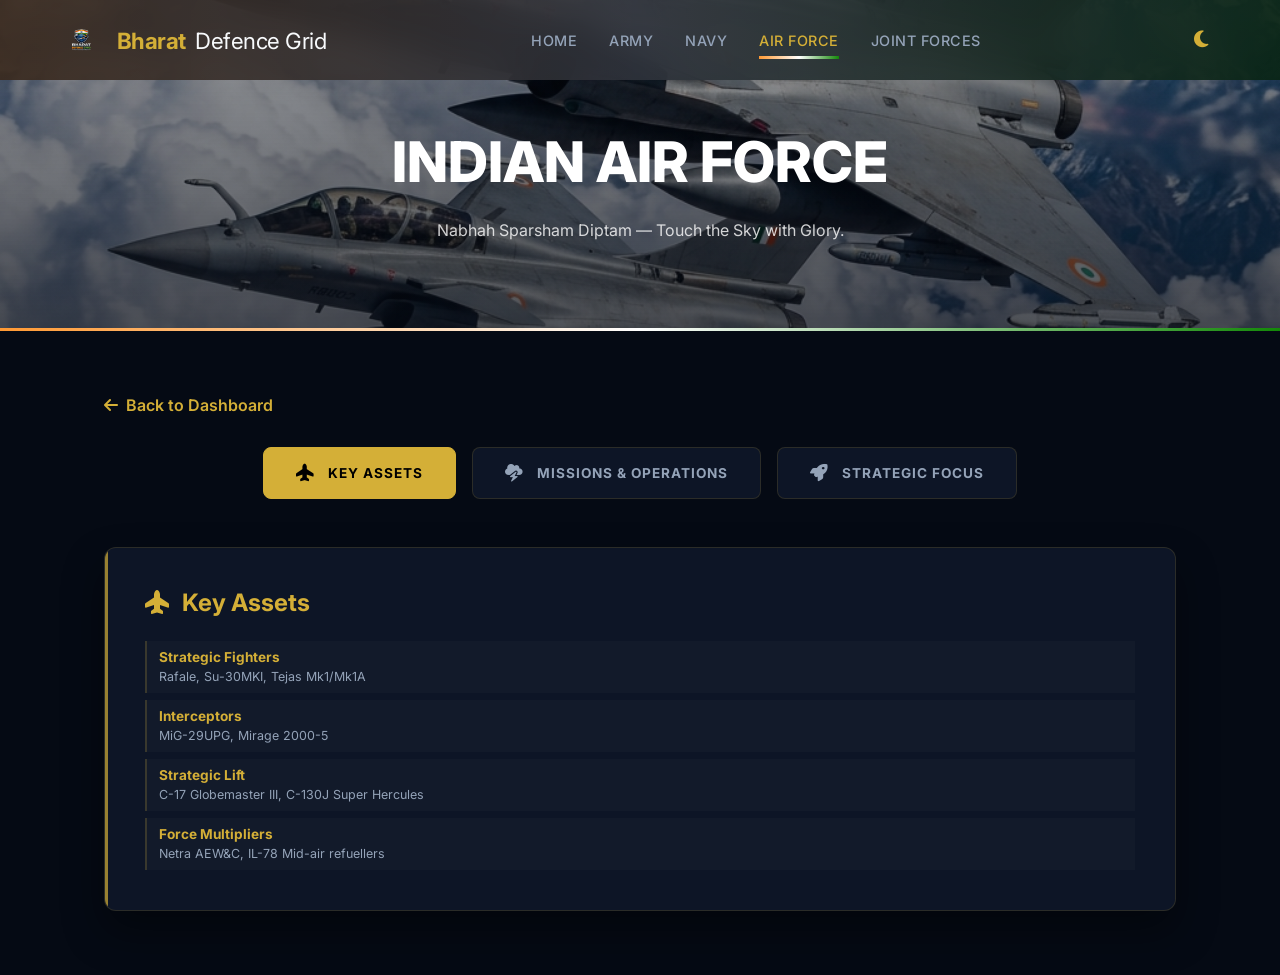
==== commit 2531feff: "Mobile Responsiveness Optimization: Transform into a premium, app-like experience" ====
--- a/airforce.html
+++ b/airforce.html
@@ -143,12 +143,14 @@
 <body>
     <nav class="navbar">
         <div class="nav-left">
-            <a href="index.html" style="text-decoration: none;">
-                <div class="logo">
-                    <img src="./assets/logo.png" alt="Bharat Defence Grid" style="height: 45px; margin-right: 8px;">
-                    Bharat <span>Defence Grid</span>
-                </div>
-            </a>
+            <div class="logo">
+                <img loading="lazy" src="./assets/Bharat Defence Grid logo.png" alt="Bharat Defence Grid" style="height: 35px; margin-right: 8px;">
+                Bharat <span>Defence Grid</span>
+            </div>
+            
+            <div class="nav-toggle" id="navToggle">
+                <i class="fas fa-bars"></i>
+            </div>
         </div>
 
         <ul class="nav-menu">
@@ -160,7 +162,6 @@
         </ul>
 
         <div class="nav-right">
-
             <button class="theme-toggle" id="themeToggle">
                 <i class="fas fa-moon"></i>
             </button>
@@ -305,20 +306,7 @@
 
     </main>
 
-    <script>
-        function showTab(tabId) {
-            document.querySelectorAll('.tab-pane').forEach(pane => pane.classList.remove('active'));
-            document.querySelectorAll('.tab-btn').forEach(btn => btn.classList.remove('active'));
-            document.getElementById(tabId).classList.add('active');
-            event.currentTarget.classList.add('active');
-        }
-    </script>
     <script src="script.js"></script>
 </body>
 
-
-
-<script src="script.js"></script>
-</body>
-
 </html>
--- a/index.css
+++ b/index.css
@@ -1,1088 +1,1104 @@
-:root {
-    /* Premium Professional Theme - Dark (Default) */
-    --bg-primary: #050a14;
-    --bg-secondary: #0d1526;
-    --bg-accent: #161f33;
-    --text-primary: #f8fafc;
-    --text-secondary: #94a3b8;
-    --accent-color: #d4af37;
-    /* Sophisticated Gold */
-    --accent-hover: #b8962e;
-    --border-color: rgba(212, 175, 55, 0.15);
-    --nav-height: 80px;
-    --transition: all 0.4s cubic-bezier(0.16, 1, 0.3, 1);
-    --glass-bg: rgba(5, 10, 20, 0.85);
-    --shadow-premium: 0 20px 40px rgba(0, 0, 0, 0.4);
-}
-
-[data-theme="light"] {
-    --bg-primary: #f8fafc;
-    --bg-secondary: #ffffff;
-    --bg-accent: #f1f5f9;
-    --text-primary: #0f172a;
-    --text-secondary: #475569;
-    --accent-color: #927429;
-    --accent-hover: #755c1f;
-    --border-color: rgba(15, 23, 42, 0.1);
-    --glass-bg: rgba(248, 250, 252, 0.85);
-    --shadow-premium: 0 20px 40px rgba(15, 23, 42, 0.1);
-}
-
-* {
-    margin: 0;
-    padding: 0;
-    box-sizing: border-box;
-    font-family: 'Inter', sans-serif;
-}
-
-
-body {
-    background-color: var(--bg-primary);
-    color: var(--text-primary);
-    transition: var(--transition);
-    overflow-x: hidden;
-}
-
-/* Navbar Styles */
-.navbar {
-    position: fixed;
-    top: 0;
-    left: 0;
-    width: 100%;
-    height: var(--nav-height);
-    /* Highly Visible Indian Flag Fade INSIDE the Navbar background */
-    background: linear-gradient(to right,
-            rgba(255, 153, 51, 0.18) 0%,
-            rgba(255, 255, 255, 0.15) 50%,
-            rgba(19, 136, 8, 0.18) 100%),
-        var(--glass-bg);
-
-    backdrop-filter: blur(16px);
-    -webkit-backdrop-filter: blur(16px);
-    border: none;
-    display: flex;
-    align-items: center;
-    justify-content: space-between;
-    padding: 0 4rem;
-    z-index: 1000;
-    transition: var(--transition);
-}
-
-
-
-.nav-left {
-    display: flex;
-    align-items: center;
-    gap: 1rem;
-}
-
-.logo {
-    font-weight: 700;
-    font-size: 1.4rem;
-    color: var(--accent-color);
-    letter-spacing: -0.5px;
-    display: flex;
-    align-items: center;
-    gap: 0.6rem;
-    cursor: pointer;
-}
-
-.logo span {
-    color: var(--text-primary);
-    font-weight: 400;
-}
-
-
-.nav-menu {
-    display: flex;
-    list-style: none;
-    gap: 2rem;
-}
-
-.nav-link {
-    text-decoration: none;
-    color: var(--text-secondary);
-    font-size: 0.9rem;
-    font-weight: 500;
-    text-transform: uppercase;
-    letter-spacing: 0.5px;
-    transition: var(--transition);
-    position: relative;
-    padding: 0.5rem 0;
-}
-
-.nav-link:hover,
-.nav-link.active {
-    color: var(--accent-color);
-}
-
-.nav-link::after {
-    content: '';
-    position: absolute;
-    bottom: -2px;
-    left: 0;
-    width: 0;
-    height: 3px;
-    background: linear-gradient(to right, #FF9933, #FFFFFF, #138808);
-    transition: var(--transition);
-}
-
-
-.nav-link:hover::after,
-.nav-link.active::after {
-    width: 100%;
-}
-
-.nav-right {
-    display: flex;
-    align-items: center;
-    gap: 1.5rem;
-}
-
-/* Search Bar */
-.search-container {
-    position: relative;
-    display: flex;
-    align-items: center;
-}
-
-.search-input {
-    background: var(--bg-accent);
-    border: 1px solid var(--border-color);
-    color: var(--text-primary);
-    padding: 0.6rem 1rem 0.6rem 2.5rem;
-    border-radius: 4px;
-    font-size: 0.85rem;
-    outline: none;
-    width: 200px;
-    transition: var(--transition);
-}
-
-.search-input:focus {
-    width: 280px;
-    border-color: var(--accent-color);
-    box-shadow: 0 0 0 2px rgba(0, 255, 156, 0.1);
-}
-
-.search-icon {
-    position: absolute;
-    left: 0.8rem;
-    color: var(--text-secondary);
-    pointer-events: none;
-}
-
-/* Theme Toggle */
-.theme-toggle {
-    background: none;
-    border: none;
-    color: var(--text-primary);
-    cursor: pointer;
-    font-size: 1.2rem;
-    display: flex;
-    align-items: center;
-    justify-content: center;
-    padding: 0.5rem;
-    border-radius: 50%;
-    transition: var(--transition);
-}
-
-.theme-toggle:hover {
-    background: var(--bg-accent);
-    color: var(--accent-color);
-}
-
-/* Hero Section Spacing */
-.page-content {
-    margin-top: var(--nav-height);
-}
-
-/* Scanned Lines / Noise Effect (Tactical Feel) */
-/* Hero Section */
-.hero {
-    min-height: 70vh;
-    display: flex;
-    flex-direction: column;
-    justify-content: center;
-    align-items: center;
-    text-align: center;
-    padding: 2rem;
-    background: linear-gradient(135deg, rgba(5, 10, 20, 0.7) 0%, rgba(5, 10, 20, 0.8) 100%), url('./assets/hero-main.png');
-    background-size: cover;
-    background-position: center;
-    position: relative;
-    overflow: hidden;
-    border-bottom: 1px solid var(--border-color);
-}
-
-.hero h1 {
-    font-size: clamp(2.5rem, 6vw, 4.5rem);
-    font-weight: 800;
-    margin-bottom: 1.5rem;
-    color: var(--text-primary);
-    letter-spacing: -1.5px;
-    line-height: 1.1;
-}
-
-.hero h1 span {
-    color: var(--accent-color);
-    position: relative;
-}
-
-.hero p {
-    font-size: 1.25rem;
-    color: var(--text-secondary);
-    max-width: 700px;
-    line-height: 1.7;
-    margin-bottom: 2.5rem;
-}
-
-.badge {
-    background: var(--bg-accent);
-    color: var(--accent-color);
-    padding: 0.5rem 1.25rem;
-    border-radius: 100px;
-    font-size: 0.75rem;
-    font-weight: 700;
-    text-transform: uppercase;
-    letter-spacing: 2px;
-    margin-bottom: 2rem;
-    border: 1px solid var(--border-color);
-
-    /* ✅ ADD THIS */
-    display: inline-block;
-    width: fit-content;
-}
-
-.hero-btns {
-    display: flex;
-    gap: 1rem;
-}
-
-.btn-primary {
-    background: var(--accent-color);
-    color: #000;
-    padding: 1rem 2rem;
-    border-radius: 6px;
-    text-decoration: none;
-    font-weight: 700;
-    transition: var(--transition);
-}
-
-.btn-primary:hover {
-    background: var(--accent-hover);
-    transform: translateY(-2px);
-}
-
-.btn-secondary {
-    background: transparent;
-    color: var(--text-primary);
-    padding: 1rem 2rem;
-    border-radius: 6px;
-    text-decoration: none;
-    font-weight: 600;
-    border: 1px solid var(--border-color);
-    transition: var(--transition);
-}
-
-.btn-secondary:hover {
-    background: var(--bg-accent);
-}
-
-/* Content Sections */
-.section-title {
-    font-size: 2rem;
-    font-weight: 700;
-    margin-bottom: 2.5rem;
-    letter-spacing: -0.5px;
-}
-
-.cards {
-    display: grid;
-    grid-template-columns: repeat(auto-fit, minmax(320px, 1fr));
-    gap: 2.5rem;
-    padding: 4rem;
-}
-
-.card {
-    background: var(--bg-secondary);
-    border: 1px solid var(--border-color);
-    padding: 2.5rem;
-    border-radius: 12px;
-    transition: var(--transition);
-    box-shadow: var(--shadow-premium);
-}
-
-.card:hover {
-    border-color: var(--accent-color);
-    transform: translateY(-8px);
-}
-
-.card h3 {
-    margin-bottom: 1rem;
-    font-weight: 700;
-    color: var(--text-primary);
-    font-size: 1.4rem;
-    letter-spacing: -0.5px;
-}
-
-.card p {
-    color: var(--text-secondary);
-    font-size: 1rem;
-    line-height: 1.6;
-    margin-bottom: 1.5rem;
-}
-
-.card-meta {
-    display: flex;
-    justify-content: space-between;
-    align-items: center;
-    margin-bottom: 1rem;
-}
-
-.category-badge {
-    padding: 0.3rem 0.8rem;
-    border-radius: 4px;
-    font-size: 0.7rem;
-    font-weight: 700;
-    text-transform: uppercase;
-    letter-spacing: 1px;
-    background: var(--bg-accent);
-}
-
-.category-badge.army {
-    color: #8bc34a;
-    border: 1px solid rgba(139, 195, 74, 0.3);
-}
-
-.category-badge.navy {
-    color: #03a9f4;
-    border: 1px solid rgba(3, 169, 244, 0.3);
-}
-
-.category-badge.air-force {
-    color: #ffeb3b;
-    border: 1px solid rgba(255, 235, 59, 0.3);
-}
-
-.category-badge.defence-tech {
-    color: #e91e63;
-    border: 1px solid rgba(233, 30, 99, 0.3);
-}
-
-.category-badge.general {
-    color: var(--text-secondary);
-    border: 1px solid var(--border-color);
-}
-
-
-.card-date {
-    font-size: 0.8rem;
-    color: var(--text-secondary);
-    font-style: italic;
-}
-
-.ai-btn {
-    display: flex;
-    align-items: center;
-    gap: 0.5rem;
-    background: linear-gradient(135deg, #d4af37, #b8962e);
-    color: #000;
-    border: none;
-    padding: 0.8rem 1.2rem;
-    border-radius: 6px;
-    font-size: 0.9rem;
-    font-weight: 700;
-    cursor: pointer;
-    transition: var(--transition);
-    width: 100%;
-    justify-content: center;
-}
-
-.ai-btn i {
-    font-size: 0.9rem;
-}
-
-.ai-btn:hover {
-    transform: translateY(-2px);
-    box-shadow: 0 4px 15px rgba(212, 175, 55, 0.3);
-}
-
-/* Strategic Intelligence Feed - List Style */
-.news-section {
-    background: var(--bg-primary);
-    padding: 0;
-}
-
-.sector-tabs {
-    display: flex;
-    justify-content: center;
-    gap: 1.5rem;
-    margin-bottom: 3rem;
-    font-family: 'Orbitron', sans-serif;
-}
-
-.sector-btn {
-    background: transparent;
-    border: none;
-    color: var(--text-secondary);
-    font-size: 0.9rem;
-    font-weight: 700;
-    cursor: pointer;
-    padding: 0.5rem 1rem;
-    transition: var(--transition);
-    border-radius: 4px;
-}
-
-.sector-btn:hover {
-    color: var(--accent-color);
-    background: rgba(212, 175, 55, 0.05);
-}
-
-.sector-btn.active {
-    color: var(--accent-color);
-    background: rgba(212, 175, 55, 0.1);
-    box-shadow: 0 0 15px rgba(212, 175, 55, 0.1);
-}
-
-/* Live Tactical Ticker */
-.news-ticker {
-    background: #000;
-    border: 1px solid var(--border-color);
-    border-radius: 8px;
-    margin-bottom: 1.5rem;
-    display: flex;
-    overflow: hidden;
-    height: 40px;
-}
-
-.ticker-badge {
-    background: #ff0000;
-    color: #fff;
-    padding: 0 1rem;
-    display: flex;
-    align-items: center;
-    gap: 0.5rem;
-    font-weight: 900;
-    font-size: 0.7rem;
-    letter-spacing: 2px;
-    font-family: 'Orbitron', sans-serif;
-    position: relative;
-    z-index: 2;
-}
-
-.live-dot {
-    width: 8px;
-    height: 8px;
-    background: #fff;
-    border-radius: 50%;
-    animation: liveBlink 1s infinite alternate;
-}
-
-@keyframes liveBlink {
-    0% {
-        opacity: 0.2;
-        transform: scale(0.8);
-    }
-
-    100% {
-        opacity: 1;
-        transform: scale(1.1);
-    }
-}
-
-.ticker-scroll {
-    flex: 1;
-    display: flex;
-    align-items: center;
-    white-space: nowrap;
-    overflow: hidden;
-    padding-left: 2rem;
-}
-
-.ticker-msg {
-    display: inline-block;
-    padding-right: 100%;
-    animation: scrollTicker 60s linear infinite;
-    color: #fff;
-    font-size: 0.85rem;
-    font-weight: 500;
-}
-
-@keyframes scrollTicker {
-    0% {
-        transform: translateX(0);
-    }
-
-    100% {
-        transform: translateX(-100%);
-    }
-}
-
-.intel-report-container {
-    background: var(--bg-secondary);
-    border: 1px solid var(--border-color);
-    border-radius: 12px;
-    overflow: hidden;
-    max-width: 900px;
-    margin: 0 auto;
-    box-shadow: var(--shadow-premium);
-}
-
-.report-header {
-    background: var(--bg-accent);
-    padding: 2.5rem;
-    display: flex;
-    justify-content: space-between;
-    align-items: center;
-    border-bottom: 2px solid var(--accent-color);
-}
-
-.report-header h2 {
-    font-size: 1.8rem;
-    font-weight: 800;
-    letter-spacing: -0.5px;
-}
-
-.live-status {
-    display: flex;
-    align-items: center;
-    gap: 0.8rem;
-    font-size: 0.75rem;
-    font-weight: 900;
-    letter-spacing: 2px;
-}
-
-.news-list-label {
-    background: rgba(0, 0, 0, 0.2);
-    padding: 1rem 2.5rem;
-    font-size: 0.7rem;
-    font-weight: 800;
-    color: var(--accent-color);
-    letter-spacing: 3px;
-    border-bottom: 1px solid var(--border-color);
-}
-
-.intel-list {
-    min-height: 400px;
-}
-
-.intel-placeholder {
-    padding: 4rem;
-    text-align: center;
-    color: var(--text-secondary);
-    font-style: italic;
-}
-
-.intel-card {
-    padding: 2rem 2.5rem;
-    border-bottom: 1px solid var(--border-color);
-    display: flex;
-    flex-direction: column;
-    gap: 0.8rem;
-    transition: var(--transition);
-    cursor: pointer;
-}
-
-.intel-card:hover {
-    background: rgba(212, 175, 55, 0.02);
-    padding-left: 3rem;
-}
-
-.intel-card h3 {
-    font-size: 1.15rem;
-    font-weight: 700;
-    line-height: 1.4;
-}
-
-.intel-meta {
-    display: flex;
-    align-items: center;
-    gap: 1.5rem;
-    font-size: 0.75rem;
-    color: var(--text-secondary);
-}
-
-.intel-tag {
-    color: var(--accent-color);
-    font-weight: 800;
-    text-transform: uppercase;
-}
-
-.load-more-section {
-    padding: 3rem;
-    text-align: center;
-    background: rgba(0, 0, 0, 0.1);
-}
-
-
-/* India's Military Strength Section */
-.strength-section {
-    padding: 8rem 4rem;
-    background: var(--bg-primary);
-}
-
-.strength-grid {
-    display: grid;
-    grid-template-columns: repeat(auto-fit, minmax(280px, 1fr));
-    gap: 2rem;
-    margin-top: 4rem;
-}
-
-.strength-card {
-    background: var(--bg-secondary);
-    padding: 3rem 2rem;
-    border-radius: 16px;
-    border: 1px solid var(--border-color);
-    transition: var(--transition);
-    text-align: center;
-    position: relative;
-    overflow: hidden;
-}
-
-.strength-card::before {
-    content: '';
-    position: absolute;
-    top: 0;
-    left: 0;
-    width: 100%;
-    height: 4px;
-    background: var(--accent-color);
-    opacity: 0.5;
-}
-
-.strength-card:hover {
-    transform: translateY(-10px);
-    box-shadow: var(--shadow-premium);
-    border-color: var(--accent-color);
-}
-
-.strength-card i {
-    font-size: 2.5rem;
-    color: var(--accent-color);
-    margin-bottom: 2rem;
-    display: block;
-}
-
-.strength-card h3 {
-    font-size: 1.5rem;
-    font-weight: 700;
-    margin-bottom: 1rem;
-    color: var(--text-primary);
-}
-
-.strength-card p {
-    color: var(--text-secondary);
-    font-size: 0.95rem;
-    line-height: 1.7;
-    margin-bottom: 2rem;
-}
-
-.strength-stats {
-    display: flex;
-    justify-content: center;
-    gap: 1.5rem;
-    border-top: 1px solid var(--border-color);
-    padding-top: 1.5rem;
-    margin-top: auto;
-}
-
-.tab-pane {
-    display: none;
-}
-
-.tab-pane.active {
-    display: block;
-    animation: intelligenceFade 0.5s ease-out;
-}
-
-/* Tactical Info Block Refinement */
-.info-block {
-    background: rgba(255, 255, 255, 0.03);
-    border: 1px solid var(--border-color);
-    border-radius: 12px;
-    padding: 1rem 1.25rem;
-    transition: var(--transition);
-    position: relative;
-    overflow: hidden;
-}
-
-.info-block:hover {
-    background: rgba(255, 255, 255, 0.05);
-    border-color: var(--accent-color);
-}
-
-.info-block::before {
-    content: '';
-    position: absolute;
-    top: 0;
-    left: 0;
-    width: 3px;
-    height: 100%;
-    background: var(--accent-color);
-    opacity: 0.7;
-}
-
-.info-block h3 {
-    font-size: 1rem !important;
-    text-transform: uppercase;
-    letter-spacing: 1.5px;
-    color: var(--text-primary);
-    margin-bottom: 0.75rem;
-    display: flex;
-    align-items: center;
-    gap: 0.8rem;
-    border-bottom: 1px solid rgba(212, 175, 55, 0.1);
-    padding-bottom: 0.75rem;
-}
-
-.tactical-list {
-    display: grid;
-    grid-template-columns: 1fr;
-    gap: 0.4rem;
-}
-
-.tactical-item {
-    display: flex;
-    flex-direction: column;
-    padding: 0.5rem 0.75rem;
-    background: rgba(255, 255, 255, 0.02);
-    border-left: 2px solid rgba(212, 175, 55, 0.2);
-    font-size: 0.82rem;
-}
-
-.tactical-item strong {
-    color: var(--accent-color);
-    font-size: 0.85rem;
-    margin-bottom: 0.2rem;
-}
-
-.tactical-item span {
-    color: var(--text-secondary);
-    font-size: 0.78rem;
-    line-height: 1.4;
-}
-
-.project-group-label {
-    font-size: 0.72rem;
-    font-weight: 800;
-    color: var(--accent-color);
-    text-transform: uppercase;
-    letter-spacing: 1px;
-    margin: 0.5rem 0 0.3rem 0;
-    background: rgba(212, 175, 55, 0.05);
-    padding: 2px 8px;
-    width: fit-content;
-    border-radius: 4px;
-}
-
-/* Container & Layout Consistency */
-.container {
-    max-width: 1400px;
-    margin: 0 auto;
-    padding: 4rem;
-}
-
-/* Base Responsive Rules */
-@media (max-width: 1024px) {
-    .container {
-        padding: 3rem 2rem;
-    }
-    
-    .hero h1 {
-        font-size: 2.5rem;
-    }
-}
-
-@media (max-width: 768px) {
-    .container {
-        padding: 2rem 1.5rem;
-    }
-
-    .navbar-container {
-        flex-direction: column;
-        gap: 1.5rem;
-        padding: 1rem;
-    }
-
-    .hero {
-        padding: 6rem 1.5rem 3rem;
-        text-align: center;
-    }
-
-    .hero h1 {
-        font-size: 2rem;
-    }
-
-    .sector-tabs {
-        overflow-x: auto;
-        justify-content: flex-start;
-        padding-bottom: 0.5rem;
-        -webkit-overflow-scrolling: touch;
-    }
-
-    .sector-btn {
-        flex-shrink: 0;
-    }
-
-    .tabs-nav {
-        overflow-x: auto;
-        justify-content: flex-start;
-        padding-bottom: 0.5rem;
-        -webkit-overflow-scrolling: touch;
-    }
-
-    .tab-btn {
-        flex-shrink: 0;
-        padding: 0.8rem 1rem;
-        font-size: 0.75rem;
-    }
-
-    .operations-grid {
-        grid-template-columns: 1fr !important;
-    }
-
-    .intel-card {
-        flex-direction: column;
-    }
-
-    .intel-image {
-        width: 100%;
-        height: 180px;
-    }
-
-    .section-title {
-        font-size: 1.5rem;
-        flex-direction: column;
-        align-items: flex-start;
-        gap: 0.5rem;
-    }
-}
-
-@media (max-width: 480px) {
-    .container {
-        padding: 1.5rem 1rem;
-    }
-
-    .hero h1 {
-        font-size: 1.75rem;
-    }
-
-    .info-block {
-        padding: 1rem;
-    }
-
-    .tactical-item {
-        padding: 0.4rem 0.6rem;
-    }
-}
-
-@keyframes intelligenceFade {
-    from {
-        opacity: 0;
-        transform: translateY(10px);
-    }
-
-    to {
-        opacity: 1;
-        transform: translateY(0);
-    }
-}
-
-.stat-item {
-    text-align: center;
-}
-
-.stat-value {
-    display: block;
-    font-weight: 800;
-    color: var(--accent-color);
-    font-size: 1.1rem;
-}
-
-
-/* Strategic Timeline Styling */
-.timeline-container {
-    position: relative;
-    max-width: 1000px;
-    margin: 4rem auto;
-    padding: 2rem 0;
-}
-
-.timeline-container::after {
-    content: '';
-    position: absolute;
-    width: 2px;
-    background: var(--border-color);
-    top: 0;
-    bottom: 0;
-    left: 40px;
-    margin-left: -1px;
-    z-index: 1;
-}
-
-.timeline-item {
-    padding: 0 0 4rem 80px;
-    position: relative;
-    z-index: 2;
-}
-
-.timeline-dot {
-    position: absolute;
-    width: 16px;
-    height: 16px;
-    background: var(--bg-primary);
-    border: 3px solid var(--accent-color);
-    border-radius: 50%;
-    left: 40px;
-    margin-left: -8px;
-    top: 5px;
-    box-shadow: 0 0 10px var(--accent-color);
-}
-
-.timeline-date {
-    font-family: 'Orbitron', sans-serif;
-    font-size: 0.85rem;
-    font-weight: 700;
-    color: var(--accent-color);
-    margin-bottom: 0.5rem;
-    display: block;
-    letter-spacing: 1px;
-}
-
-.timeline-content {
-    background: var(--bg-secondary);
-    border: 1px solid var(--border-color);
-    padding: 1.5rem 2rem;
-    border-radius: 12px;
-    transition: var(--transition);
-    position: relative;
-}
-
-.timeline-content:hover {
-    transform: translateX(10px);
-    border-color: var(--accent-color);
-    background: rgba(212, 175, 55, 0.02);
-}
-
-.timeline-content h3 {
-    font-size: 1.25rem;
-    margin-bottom: 0.5rem;
-    color: var(--text-primary);
-}
-
-.timeline-content p {
-    font-size: 0.95rem;
-    color: var(--text-secondary);
-    line-height: 1.6;
-}
-
-/* Responsive Timeline */
-@media (max-width: 768px) {
-    .timeline-container {
-        padding-left: 1rem;
-    }
-
-    .timeline-container::after {
-        left: 20px;
-    }
-
-    .timeline-dot {
-        left: 20px;
-    }
-
-    .timeline-item {
-        padding-left: 50px;
-    }
-}
-
-
-/* Tactical Command Buttons */
-.tabs-nav {
-    display: flex;
-    flex-wrap: wrap;
-    gap: 1rem;
-    margin-bottom: 2rem;
-}
-
-.tab-btn {
-    background: rgba(255, 255, 255, 0.03);
-    border: 1px solid var(--border-color);
-    color: var(--text-secondary);
-    padding: 1rem 1.5rem;
-    border-radius: 4px;
-    cursor: pointer;
-    font-weight: 700;
-    font-family: 'Orbitron', sans-serif;
-    text-transform: uppercase;
-    font-size: 0.8rem;
-    letter-spacing: 1px;
-    display: flex;
-    align-items: center;
-    gap: 0.8rem;
-    transition: all 0.3s cubic-bezier(0.4, 0, 0.2, 1);
-    position: relative;
-    overflow: hidden;
-}
-
-.tab-btn i {
-    font-size: 1.1rem;
-    transition: var(--transition);
-}
-
-.tab-btn:hover {
-    background: rgba(212, 175, 55, 0.05);
-    border-color: var(--accent-color);
-    color: var(--text-primary);
-    transform: translateY(-2px);
-    box-shadow: 0 4px 15px rgba(0, 0, 0, 0.3);
-}
-
-.tab-btn.active {
-    background: linear-gradient(135deg, rgba(212, 175, 55, 0.15) 0%, transparent 100%);
-    border-color: var(--accent-color);
-    color: var(--accent-color);
-    box-shadow: inset 0 0 10px rgba(212, 175, 55, 0.1), 0 0 15px rgba(212, 175, 55, 0.1);
-}
-
-.tab-btn.active::after {
-    content: '';
-    position: absolute;
-    bottom: 0;
-    left: 0;
-    width: 100%;
-    height: 2px;
-    background: var(--accent-color);
-}
-
-.tab-btn:active {
-    transform: translateY(0);
-}
-
-/* Info Block Styling (Inside Tabs) */
-.info-block {
-    background: var(--bg-secondary);
-    border: 1px solid var(--border-color);
-    padding: 1.5rem;
-    border-radius: 8px;
-    transition: var(--transition);
-    position: relative;
-    border-left: 3px solid var(--accent-color);
-}
-
-.info-block:hover {
-    border-left-width: 6px;
-    background: rgba(255, 255, 255, 0.02);
-}
-
-.info-block h3 {
-    font-size: 1.1rem;
-    font-weight: 700;
-    color: var(--text-primary);
-    margin-bottom: 0.5rem;
-}
-
-.info-block p {
-    font-size: 0.85rem;
-    color: var(--text-secondary);
-    line-height: 1.5;
-}+:root {
+    /* Premium Professional Theme - Dark (Default) */
+    --bg-primary: #050a14;
+    --bg-secondary: #0d1526;
+    --bg-accent: #161f33;
+    --text-primary: #f8fafc;
+    --text-secondary: #94a3b8;
+    --accent-color: #d4af37;
+    /* Sophisticated Gold */
+    --accent-hover: #b8962e;
+    --border-color: rgba(212, 175, 55, 0.15);
+    --nav-height: 80px;
+    --transition: all 0.4s cubic-bezier(0.16, 1, 0.3, 1);
+    --glass-bg: rgba(5, 10, 20, 0.85);
+    --shadow-premium: 0 20px 40px rgba(0, 0, 0, 0.4);
+}
+
+[data-theme="light"] {
+    --bg-primary: #f8fafc;
+    --bg-secondary: #ffffff;
+    --bg-accent: #f1f5f9;
+    --text-primary: #0f172a;
+    --text-secondary: #475569;
+    --accent-color: #927429;
+    --accent-hover: #755c1f;
+    --border-color: rgba(15, 23, 42, 0.1);
+    --glass-bg: rgba(248, 250, 252, 0.85);
+    --shadow-premium: 0 20px 40px rgba(15, 23, 42, 0.1);
+}
+
+* {
+    margin: 0;
+    padding: 0;
+    box-sizing: border-box;
+    font-family: 'Inter', sans-serif;
+}
+
+
+body {
+    background-color: var(--bg-primary);
+    color: var(--text-primary);
+    transition: var(--transition);
+    overflow-x: hidden;
+}
+
+/* Navbar Styles */
+.navbar {
+    position: fixed;
+    top: 0;
+    left: 0;
+    width: 100%;
+    height: var(--nav-height);
+    /* Highly Visible Indian Flag Fade INSIDE the Navbar background */
+    background: linear-gradient(to right,
+            rgba(255, 153, 51, 0.18) 0%,
+            rgba(255, 255, 255, 0.15) 50%,
+            rgba(19, 136, 8, 0.18) 100%),
+        var(--glass-bg);
+
+    backdrop-filter: blur(16px);
+    -webkit-backdrop-filter: blur(16px);
+    border: none;
+    display: flex;
+    align-items: center;
+    justify-content: space-between;
+    padding: 0 4rem;
+    z-index: 1000;
+    transition: var(--transition);
+    gap: 1rem;
+}
+
+.nav-toggle {
+    display: none;
+    font-size: 1.4rem;
+    color: var(--accent-color);
+    cursor: pointer;
+    transition: var(--transition);
+    z-index: 1001;
+}
+
+.nav-toggle:hover {
+    color: var(--text-primary);
+    transform: scale(1.1);
+}
+
+
+
+.nav-left {
+    display: flex;
+    align-items: center;
+    gap: 1rem;
+}
+
+.logo {
+    font-weight: 700;
+    font-size: 1.4rem;
+    color: var(--accent-color);
+    letter-spacing: -0.5px;
+    display: flex;
+    align-items: center;
+    gap: 0.6rem;
+    cursor: pointer;
+}
+
+.logo span {
+    color: var(--text-primary);
+    font-weight: 400;
+}
+
+
+.nav-menu {
+    display: flex;
+    list-style: none;
+    gap: 2rem;
+}
+
+.nav-link {
+    text-decoration: none;
+    color: var(--text-secondary);
+    font-size: 0.9rem;
+    font-weight: 500;
+    text-transform: uppercase;
+    letter-spacing: 0.5px;
+    transition: var(--transition);
+    position: relative;
+    padding: 0.5rem 0;
+}
+
+.nav-link:hover,
+.nav-link.active {
+    color: var(--accent-color);
+}
+
+.nav-link::after {
+    content: '';
+    position: absolute;
+    bottom: -2px;
+    left: 0;
+    width: 0;
+    height: 3px;
+    background: linear-gradient(to right, #FF9933, #FFFFFF, #138808);
+    transition: var(--transition);
+}
+
+
+.nav-link:hover::after,
+.nav-link.active::after {
+    width: 100%;
+}
+
+.nav-right {
+    display: flex;
+    align-items: center;
+    gap: 1.5rem;
+}
+
+/* Search Bar */
+.search-container {
+    position: relative;
+    display: flex;
+    align-items: center;
+}
+
+.search-input {
+    background: var(--bg-accent);
+    border: 1px solid var(--border-color);
+    color: var(--text-primary);
+    padding: 0.6rem 1rem 0.6rem 2.5rem;
+    border-radius: 4px;
+    font-size: 0.85rem;
+    outline: none;
+    width: 200px;
+    transition: var(--transition);
+}
+
+.search-input:focus {
+    width: 280px;
+    border-color: var(--accent-color);
+    box-shadow: 0 0 0 2px rgba(0, 255, 156, 0.1);
+}
+
+.search-icon {
+    position: absolute;
+    left: 0.8rem;
+    color: var(--text-secondary);
+    pointer-events: none;
+}
+
+/* Theme Toggle */
+.theme-toggle {
+    background: none;
+    border: none;
+    color: var(--text-primary);
+    cursor: pointer;
+    font-size: 1.2rem;
+    display: flex;
+    align-items: center;
+    justify-content: center;
+    padding: 0.5rem;
+    border-radius: 50%;
+    transition: var(--transition);
+}
+
+.theme-toggle:hover {
+    background: var(--bg-accent);
+    color: var(--accent-color);
+}
+
+/* Hero Section Spacing */
+.page-content {
+    margin-top: var(--nav-height);
+}
+
+/* Scanned Lines / Noise Effect (Tactical Feel) */
+/* Hero Section */
+.hero {
+    min-height: 50vh;
+    display: flex;
+    flex-direction: column;
+    justify-content: center;
+    align-items: center;
+    text-align: center;
+    padding: 2rem;
+    background: linear-gradient(135deg, var(--bg-primary) 0%, var(--bg-secondary) 100%);
+    position: relative;
+    overflow: hidden;
+    border-bottom: 1px solid var(--border-color);
+}
+
+.hero h1 {
+    font-size: clamp(2.5rem, 6vw, 4.5rem);
+    font-weight: 800;
+    margin-bottom: 1.5rem;
+    color: var(--text-primary);
+    letter-spacing: -1.5px;
+    line-height: 1.1;
+}
+
+.hero h1 span {
+    color: var(--accent-color);
+    position: relative;
+}
+
+.hero p {
+    font-size: 1.25rem;
+    color: var(--text-secondary);
+    max-width: 700px;
+    line-height: 1.7;
+    margin-bottom: 2.5rem;
+}
+
+.badge {
+    background: var(--bg-accent);
+    color: var(--accent-color);
+    padding: 0.5rem 1.25rem;
+    border-radius: 100px;
+    font-size: 0.75rem;
+    font-weight: 700;
+    text-transform: uppercase;
+    letter-spacing: 2px;
+    margin-bottom: 2rem;
+    border: 1px solid var(--border-color);
+
+    /* ✅ ADD THIS */
+    display: inline-block;
+    width: fit-content;
+}
+
+.hero-btns {
+    display: flex;
+    gap: 1rem;
+}
+
+.btn-primary {
+    background: var(--accent-color);
+    color: #000;
+    padding: 1rem 2rem;
+    border-radius: 6px;
+    text-decoration: none;
+    font-weight: 700;
+    transition: var(--transition);
+}
+
+.btn-primary:hover {
+    background: var(--accent-hover);
+    transform: translateY(-2px);
+}
+
+.btn-secondary {
+    background: transparent;
+    color: var(--text-primary);
+    padding: 1rem 2rem;
+    border-radius: 6px;
+    text-decoration: none;
+    font-weight: 600;
+    border: 1px solid var(--border-color);
+    transition: var(--transition);
+}
+
+.btn-secondary:hover {
+    background: var(--bg-accent);
+}
+
+/* Content Sections */
+.section-title {
+    font-size: 2rem;
+    font-weight: 700;
+    margin-bottom: 2.5rem;
+    letter-spacing: -0.5px;
+}
+
+.cards {
+    display: grid;
+    grid-template-columns: repeat(auto-fit, minmax(320px, 1fr));
+    gap: 2.5rem;
+    padding: 4rem;
+}
+
+.card {
+    background: var(--bg-secondary);
+    border: 1px solid var(--border-color);
+    padding: 2.5rem;
+    border-radius: 12px;
+    transition: var(--transition);
+    box-shadow: var(--shadow-premium);
+}
+
+.card:hover {
+    border-color: var(--accent-color);
+    transform: translateY(-8px);
+}
+
+.card h3 {
+    margin-bottom: 1rem;
+    font-weight: 700;
+    color: var(--text-primary);
+    font-size: 1.4rem;
+    letter-spacing: -0.5px;
+}
+
+.card p {
+    color: var(--text-secondary);
+    font-size: 1rem;
+    line-height: 1.6;
+    margin-bottom: 1.5rem;
+}
+
+.card-meta {
+    display: flex;
+    justify-content: space-between;
+    align-items: center;
+    margin-bottom: 1rem;
+}
+
+.category-badge {
+    padding: 0.3rem 0.8rem;
+    border-radius: 4px;
+    font-size: 0.7rem;
+    font-weight: 700;
+    text-transform: uppercase;
+    letter-spacing: 1px;
+    background: var(--bg-accent);
+}
+
+.category-badge.army {
+    color: #8bc34a;
+    border: 1px solid rgba(139, 195, 74, 0.3);
+}
+
+.category-badge.navy {
+    color: #03a9f4;
+    border: 1px solid rgba(3, 169, 244, 0.3);
+}
+
+.category-badge.air-force {
+    color: #ffeb3b;
+    border: 1px solid rgba(255, 235, 59, 0.3);
+}
+
+.category-badge.defence-tech {
+    color: #e91e63;
+    border: 1px solid rgba(233, 30, 99, 0.3);
+}
+
+.category-badge.general {
+    color: var(--text-secondary);
+    border: 1px solid var(--border-color);
+}
+
+
+.card-date {
+    font-size: 0.8rem;
+    color: var(--text-secondary);
+    font-style: italic;
+}
+
+.ai-btn {
+    display: flex;
+    align-items: center;
+    gap: 0.5rem;
+    background: linear-gradient(135deg, #d4af37, #b8962e);
+    color: #000;
+    border: none;
+    padding: 0.8rem 1.2rem;
+    border-radius: 6px;
+    font-size: 0.9rem;
+    font-weight: 700;
+    cursor: pointer;
+    transition: var(--transition);
+    width: 100%;
+    justify-content: center;
+}
+
+.ai-btn i {
+    font-size: 0.9rem;
+}
+
+.ai-btn:hover {
+    transform: translateY(-2px);
+    box-shadow: 0 4px 15px rgba(212, 175, 55, 0.3);
+}
+
+/* Strategic Intelligence Feed - List Style */
+.news-section {
+    background: var(--bg-primary);
+    padding: 0;
+}
+
+.sector-tabs {
+    display: flex;
+    justify-content: center;
+    gap: 1.5rem;
+    margin-bottom: 3rem;
+    font-family: 'Orbitron', sans-serif;
+}
+
+.sector-btn {
+    background: transparent;
+    border: none;
+    color: var(--text-secondary);
+    font-size: 0.9rem;
+    font-weight: 700;
+    cursor: pointer;
+    padding: 0.5rem 1rem;
+    transition: var(--transition);
+    border-radius: 4px;
+}
+
+.sector-btn:hover {
+    color: var(--accent-color);
+    background: rgba(212, 175, 55, 0.05);
+}
+
+.sector-btn.active {
+    color: var(--accent-color);
+    background: rgba(212, 175, 55, 0.1);
+    box-shadow: 0 0 15px rgba(212, 175, 55, 0.1);
+}
+
+/* Live Tactical Ticker */
+.news-ticker {
+    background: #000;
+    border: 1px solid var(--border-color);
+    border-radius: 8px;
+    margin-bottom: 1.5rem;
+    display: flex;
+    overflow: hidden;
+    height: 40px;
+}
+
+.ticker-badge {
+    background: #ff0000;
+    color: #fff;
+    padding: 0 1rem;
+    display: flex;
+    align-items: center;
+    gap: 0.5rem;
+    font-weight: 900;
+    font-size: 0.7rem;
+    letter-spacing: 2px;
+    font-family: 'Orbitron', sans-serif;
+    position: relative;
+    z-index: 2;
+}
+
+.live-dot {
+    width: 8px;
+    height: 8px;
+    background: #fff;
+    border-radius: 50%;
+    animation: liveBlink 1s infinite alternate;
+}
+
+@keyframes liveBlink {
+    0% {
+        opacity: 0.2;
+        transform: scale(0.8);
+    }
+
+    100% {
+        opacity: 1;
+        transform: scale(1.1);
+    }
+}
+
+.ticker-scroll {
+    flex: 1;
+    display: flex;
+    align-items: center;
+    white-space: nowrap;
+    overflow: hidden;
+    padding-left: 2rem;
+}
+
+.ticker-msg {
+    display: inline-block;
+    padding-right: 100%;
+    animation: scrollTicker 60s linear infinite;
+    color: #fff;
+    font-size: 0.85rem;
+    font-weight: 500;
+}
+
+@keyframes scrollTicker {
+    0% {
+        transform: translateX(0);
+    }
+
+    100% {
+        transform: translateX(-100%);
+    }
+}
+
+.intel-report-container {
+    background: var(--bg-secondary);
+    border: 1px solid var(--border-color);
+    border-radius: 12px;
+    overflow: hidden;
+    max-width: 900px;
+    margin: 0 auto;
+    box-shadow: var(--shadow-premium);
+}
+
+.report-header {
+    background: var(--bg-accent);
+    padding: 2.5rem;
+    display: flex;
+    justify-content: space-between;
+    align-items: center;
+    border-bottom: 2px solid var(--accent-color);
+}
+
+.report-header h2 {
+    font-size: 1.8rem;
+    font-weight: 800;
+    letter-spacing: -0.5px;
+}
+
+.live-status {
+    display: flex;
+    align-items: center;
+    gap: 0.8rem;
+    font-size: 0.75rem;
+    font-weight: 900;
+    letter-spacing: 2px;
+}
+
+.news-list-label {
+    background: rgba(0, 0, 0, 0.2);
+    padding: 1rem 2.5rem;
+    font-size: 0.7rem;
+    font-weight: 800;
+    color: var(--accent-color);
+    letter-spacing: 3px;
+    border-bottom: 1px solid var(--border-color);
+}
+
+.intel-list {
+    min-height: 400px;
+}
+
+.intel-placeholder {
+    padding: 4rem;
+    text-align: center;
+    color: var(--text-secondary);
+    font-style: italic;
+}
+
+.intel-card {
+    padding: 2rem 2.5rem;
+    border-bottom: 1px solid var(--border-color);
+    display: flex;
+    flex-direction: column;
+    gap: 0.8rem;
+    transition: var(--transition);
+    cursor: pointer;
+}
+
+.intel-card:hover {
+    background: rgba(212, 175, 55, 0.02);
+    padding-left: 3rem;
+}
+
+.intel-card h3 {
+    font-size: 1.15rem;
+    font-weight: 700;
+    line-height: 1.4;
+}
+
+.intel-meta {
+    display: flex;
+    align-items: center;
+    gap: 1.5rem;
+    font-size: 0.75rem;
+    color: var(--text-secondary);
+}
+
+.intel-tag {
+    color: var(--accent-color);
+    font-weight: 800;
+    text-transform: uppercase;
+}
+
+.load-more-section {
+    padding: 3rem;
+    text-align: center;
+    background: rgba(0, 0, 0, 0.1);
+}
+
+
+/* India's Military Strength Section */
+.strength-section {
+    padding: 8rem 4rem;
+    background: var(--bg-primary);
+}
+
+.strength-grid {
+    display: grid;
+    grid-template-columns: repeat(auto-fit, minmax(280px, 1fr));
+    gap: 2rem;
+    margin-top: 4rem;
+}
+
+.strength-card {
+    background: var(--bg-secondary);
+    padding: 3rem 2rem;
+    border-radius: 16px;
+    border: 1px solid var(--border-color);
+    transition: var(--transition);
+    text-align: center;
+    position: relative;
+    overflow: hidden;
+}
+
+.strength-card::before {
+    content: '';
+    position: absolute;
+    top: 0;
+    left: 0;
+    width: 100%;
+    height: 4px;
+    background: var(--accent-color);
+    opacity: 0.5;
+}
+
+.strength-card:hover {
+    transform: translateY(-10px);
+    box-shadow: var(--shadow-premium);
+    border-color: var(--accent-color);
+}
+
+.strength-card i {
+    font-size: 2.5rem;
+    color: var(--accent-color);
+    margin-bottom: 2rem;
+    display: block;
+}
+
+.strength-card h3 {
+    font-size: 1.5rem;
+    font-weight: 700;
+    margin-bottom: 1rem;
+    color: var(--text-primary);
+}
+
+.strength-card p {
+    color: var(--text-secondary);
+    font-size: 0.95rem;
+    line-height: 1.7;
+    margin-bottom: 2rem;
+}
+
+.strength-stats {
+    display: flex;
+    justify-content: center;
+    gap: 1.5rem;
+    border-top: 1px solid var(--border-color);
+    padding-top: 1.5rem;
+    margin-top: auto;
+}
+
+.tab-pane {
+    display: none;
+}
+
+.tab-pane.active {
+    display: block;
+    animation: intelligenceFade 0.5s ease-out;
+}
+
+/* Tactical Info Block Refinement */
+.info-block {
+    background: rgba(255, 255, 255, 0.03);
+    border: 1px solid var(--border-color);
+    border-radius: 12px;
+    padding: 1rem 1.25rem;
+    transition: var(--transition);
+    position: relative;
+    overflow: hidden;
+}
+
+.info-block:hover {
+    background: rgba(255, 255, 255, 0.05);
+    border-color: var(--accent-color);
+}
+
+.info-block::before {
+    content: '';
+    position: absolute;
+    top: 0;
+    left: 0;
+    width: 3px;
+    height: 100%;
+    background: var(--accent-color);
+    opacity: 0.7;
+}
+
+.info-block h3 {
+    font-size: 1rem !important;
+    text-transform: uppercase;
+    letter-spacing: 1.5px;
+    color: var(--text-primary);
+    margin-bottom: 0.75rem;
+    display: flex;
+    align-items: center;
+    gap: 0.8rem;
+    border-bottom: 1px solid rgba(212, 175, 55, 0.1);
+    padding-bottom: 0.75rem;
+}
+
+.tactical-list {
+    display: grid;
+    grid-template-columns: 1fr;
+    gap: 0.4rem;
+}
+
+.tactical-item {
+    display: flex;
+    flex-direction: column;
+    padding: 0.5rem 0.75rem;
+    background: rgba(255, 255, 255, 0.02);
+    border-left: 2px solid rgba(212, 175, 55, 0.2);
+    font-size: 0.82rem;
+}
+
+.tactical-item strong {
+    color: var(--accent-color);
+    font-size: 0.85rem;
+    margin-bottom: 0.2rem;
+}
+
+.tactical-item span {
+    color: var(--text-secondary);
+    font-size: 0.78rem;
+    line-height: 1.4;
+}
+
+.project-group-label {
+    font-size: 0.72rem;
+    font-weight: 800;
+    color: var(--accent-color);
+    text-transform: uppercase;
+    letter-spacing: 1px;
+    margin: 0.5rem 0 0.3rem 0;
+    background: rgba(212, 175, 55, 0.05);
+    padding: 2px 8px;
+    width: fit-content;
+    border-radius: 4px;
+}
+
+/* Container & Layout Consistency */
+.container {
+    max-width: 100%;
+    width: 100%;
+    margin: 0;
+    padding: 2rem 80px; /* Standard horizontal buffer for desktop */
+}
+
+/* Base Responsive Rules */
+@media (max-width: 1024px) {
+    .container {
+        padding: 2rem 40px;
+    }
+    
+    .hero h1 {
+        font-size: 2.5rem;
+    }
+}
+
+/* --- MOBILE RESPONSIVENESS IMPROVEMENTS (Senior Developer Polish) --- */
+
+html {
+    scroll-behavior: smooth;
+}
+
+/* Global Subtle Tap Animation */
+.card, .strength-card, .info-block, .intel-card, .btn-primary, .btn-secondary, .tab-btn {
+    transition: transform 0.2s cubic-bezier(0.175, 0.885, 0.32, 1.275), box-shadow 0.2s ease;
+}
+
+@media (max-width: 1024px) {
+    .container {
+        padding: 2rem 2.5rem;
+    }
+}
+
+@media (max-width: 768px) {
+    :root {
+        --nav-height: 70px;
+    }
+
+    .container {
+        padding: 2rem 1.25rem !important;
+    }
+
+    /* Navbar: Premium App Feel */
+    .navbar {
+        padding: 0 1.25rem;
+        justify-content: space-between;
+    }
+
+    .nav-right {
+        display: none; 
+    }
+
+    .nav-toggle {
+        display: block;
+        font-size: 1.5rem;
+        order: 2;
+    }
+
+    .logo {
+        font-size: 1.2rem;
+        order: 1;
+    }
+
+    .logo img {
+        height: 28px !important;
+    }
+
+    /* Sliding Menu: Modern Premium App Style */
+    .nav-menu {
+        position: fixed;
+        top: 0;
+        right: -100%;
+        width: 100%;
+        height: 100vh;
+        background: var(--bg-primary);
+        flex-direction: column;
+        justify-content: center;
+        align-items: center;
+        transition: 0.5s cubic-bezier(0.77, 0, 0.175, 1);
+        z-index: 2000;
+        padding: 2rem;
+        gap: 2.5rem;
+        opacity: 0;
+        visibility: hidden;
+    }
+
+    .nav-menu.active {
+        right: 0;
+        opacity: 1;
+        visibility: visible;
+    }
+
+    .nav-link {
+        font-size: 1.6rem;
+        font-weight: 700;
+        width: 100%;
+        text-align: center;
+        padding: 1rem;
+        letter-spacing: 1px;
+    }
+
+    .nav-toggle.active {
+        position: fixed;
+        top: 20px;
+        right: 20px;
+        z-index: 2001;
+        color: var(--accent-color);
+    }
+
+    /* Hero: Centered and Compact */
+    .hero {
+        min-height: 40vh;
+        padding: 4rem 1.25rem;
+        margin-top: calc(var(--nav-height) + 1rem); 
+        text-align: center;
+    }
+
+    .hero h1 {
+        font-size: 2.25rem;
+        line-height: 1.2;
+    }
+
+    .hero p {
+        font-size: 1rem;
+        max-width: 100%;
+        margin-left: auto;
+        margin-right: auto;
+    }
+
+    /* India’s Military Strength: Touch-Responsive Horizontal Slider */
+    .strength-grid {
+        display: flex !important;
+        flex-direction: row !important;
+        overflow-x: auto !important;
+        scroll-snap-type: x mandatory !important;
+        gap: 1rem !important;
+        padding: 1rem 0 !important;
+        margin: 2rem -1.25rem 0 !important;
+        padding-left: 1.25rem !important;
+        padding-right: 1.25rem !important;
+        scrollbar-width: none;
+        -ms-overflow-style: none;
+        -webkit-overflow-scrolling: touch;
+    }
+
+    .strength-grid::-webkit-scrollbar {
+        display: none;
+    }
+
+    .strength-grid a {
+        flex: 0 0 100% !important; 
+        scroll-snap-align: center;
+    }
+
+    .strength-card {
+        margin: 0;
+        height: 100%;
+    }
+
+    /* Universal Card Stacking */
+    .cards, .operations-grid, .intel-list {
+        display: flex;
+        flex-direction: column;
+        gap: 1.5rem;
+        padding: 0 !important;
+    }
+
+    .info-block, .card, .intel-card {
+        width: 100% !important;
+        margin-bottom: 0;
+    }
+
+    /* Mobile UX Spacing */
+    .news-section, .strength-section {
+        padding: 4rem 0 !important;
+    }
+
+    .section-title {
+        font-size: 1.8rem;
+        text-align: center;
+        margin-bottom: 2.5rem;
+    }
+
+    /* Typography & Hierarchy */
+    body {
+        font-size: 16px;
+    }
+
+    .card:active, .strength-card:active, .info-block:active, .intel-card:active {
+        transform: scale(0.97) !important;
+    }
+
+    /* Scrollable Tabs */
+    .sector-tabs, .tabs-nav {
+        display: flex;
+        flex-wrap: nowrap;
+        overflow-x: auto;
+        padding-bottom: 1rem;
+        -webkit-overflow-scrolling: touch;
+        scrollbar-width: none;
+        gap: 0.75rem;
+        justify-content: flex-start;
+    }
+
+    .sector-tabs::-webkit-scrollbar, .tabs-nav::-webkit-scrollbar {
+        display: none;
+    }
+
+    .sector-btn, .tab-btn {
+        flex-shrink: 0;
+        white-space: nowrap;
+    }
+
+    /* Strategic Report: Mobile Refinement */
+    .intel-report-container {
+        border-radius: 0;
+        border-left: none;
+        border-right: none;
+    }
+
+    .report-header {
+        padding: 1.5rem;
+    }
+
+    .report-header h2 {
+        font-size: 1.4rem;
+    }
+
+    .intel-card {
+        padding: 1.5rem;
+    }
+
+    /* Timeline Mobile Fix */
+    .timeline-container {
+        padding-left: 1rem;
+    }
+
+    .timeline-container::after {
+        left: 20px;
+    }
+
+    .timeline-dot {
+        left: 20px;
+    }
+
+    .timeline-item {
+        padding-left: 50px;
+    }
+}
+
+/* Tactical Command Buttons & Sub-page Mobile Restorations */
+.tabs-nav {
+    display: flex;
+    flex-wrap: wrap;
+    gap: 1.5rem;
+    margin-bottom: 3rem;
+    justify-content: center;
+}
+
+.tab-btn {
+    background: var(--bg-secondary);
+    border: 1px solid var(--border-color);
+    color: var(--text-secondary);
+    padding: 1rem 2rem;
+    border-radius: 8px;
+    font-weight: 700;
+    cursor: pointer;
+    transition: var(--transition);
+    display: flex;
+    align-items: center;
+    gap: 0.8rem;
+    text-transform: uppercase;
+    font-size: 0.85rem;
+    letter-spacing: 1px;
+}
+
+.tab-btn.active {
+    background: var(--accent-color);
+    color: #000;
+    border-color: var(--accent-color);
+}
+
+.info-block {
+    background: var(--bg-secondary);
+    padding: 2.5rem;
+    border-radius: 12px;
+    border: 1px solid var(--border-color);
+    box-shadow: var(--shadow-premium);
+    height: 100%;
+}
+
+@media (max-width: 768px) {
+    .detail-hero {
+        padding: 6rem 1.25rem 3rem !important;
+    }
+    .detail-hero h1 {
+        font-size: 2.2rem !important;
+    }
+    .detail-content {
+        padding: 2.5rem 1.25rem !important;
+    }
+    .tabs-nav {
+        gap: 0.75rem !important;
+        padding: 0 1.25rem;
+    }
+    .tab-btn {
+        padding: 0.8rem 1.2rem !important;
+        font-size: 0.75rem !important;
+    }
+}
+
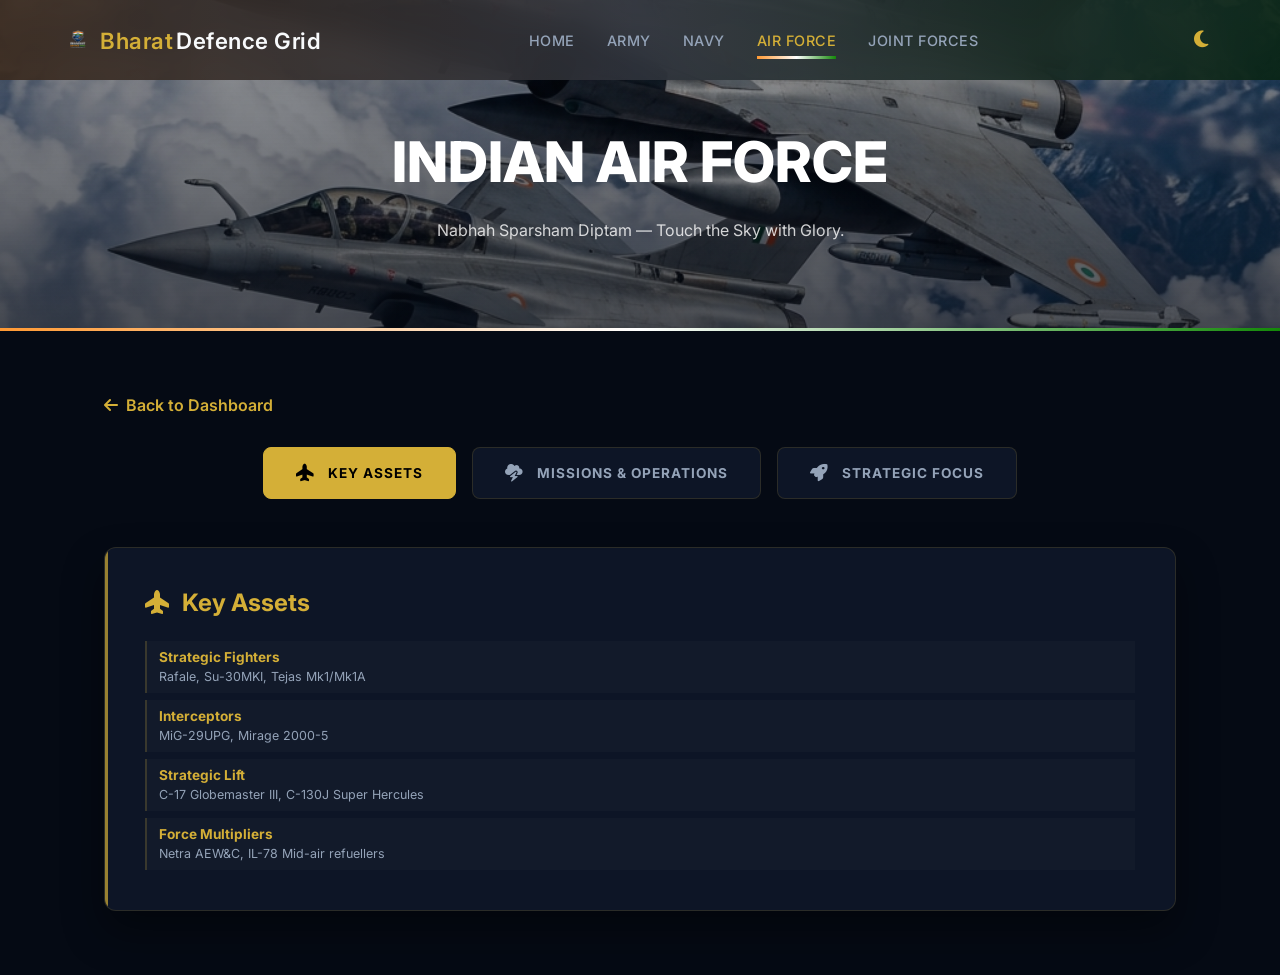
==== commit 9aa545a9: "Branding & Mobile UX Update: Interactive logo system and slider enhancements for Atmanirbhar section" ====
--- a/airforce.html
+++ b/airforce.html
@@ -144,7 +144,11 @@
     <nav class="navbar">
         <div class="nav-left">
             <div class="logo">
-                <img loading="lazy" src="./assets/Bharat Defence Grid logo.png" alt="Bharat Defence Grid" style="height: 35px; margin-right: 8px;">
+                <img 
+    src="assets/Bharat Defence Grid logo.png" 
+    alt="Bharat Defence Grid Logo"
+    loading="lazy"
+    class="logo-img">
                 Bharat <span>Defence Grid</span>
             </div>
             
--- a/index.css
+++ b/index.css
@@ -92,19 +92,32 @@
 }
 
 .logo {
-    font-weight: 700;
+    display: flex;
+    align-items: center;
+    font-weight: 600;
     font-size: 1.4rem;
     color: var(--accent-color);
-    letter-spacing: -0.5px;
-    display: flex;
-    align-items: center;
-    gap: 0.6rem;
+    letter-spacing: 0.5px;
     cursor: pointer;
+}
+
+/* Logo Image */
+.logo-img {
+    height: 28px;
+    margin-right: 8px;
+    object-fit: contain;
+    transition: transform 0.3s ease, filter 0.3s ease;
+}
+
+/* Hover Effect 🔥 */
+.logo:hover .logo-img {
+    transform: scale(1.08);
+    filter: drop-shadow(0 0 6px rgba(255,255,255,0.4));
 }
 
 .logo span {
     color: var(--text-primary);
-    font-weight: 400;
+    margin-left: 0.2rem;
 }
 
 
@@ -1101,4 +1114,87 @@
         font-size: 0.75rem !important;
     }
 }
+
+/* Strategic Capability & Atmanirbhar Slider Mobile Logic */
+@media (max-width: 768px) {
+    #defencePowerSection .operations-grid,
+    #atmanirbharSection .operations-grid {
+        display: flex !important;
+        flex-direction: row !important;
+        overflow-x: auto !important;
+        scroll-snap-type: x mandatory !important;
+        gap: 1.5rem !important;
+        padding: 1rem 0 !important;
+        scrollbar-width: none;
+        -ms-overflow-style: none;
+        scroll-behavior: smooth;
+    }
+
+    #defencePowerSection .operations-grid::-webkit-scrollbar,
+    #atmanirbharSection .operations-grid::-webkit-scrollbar {
+        display: none;
+    }
+
+    #defencePowerSection .info-block,
+    #atmanirbharSection .info-block {
+        min-width: 100% !important;
+        flex: 0 0 100% !important;
+        scroll-snap-align: center !important;
+        margin-bottom: 0 !important;
+        border-radius: 12px !important;
+    }
+
+    .slider-btn {
+        display: flex;
+        position: absolute;
+        top: 50%;
+        transform: translateY(-50%);
+        width: 44px;
+        height: 44px;
+        background: rgba(10, 15, 25, 0.9);
+        color: var(--accent-color);
+        border: 1px solid rgba(212, 175, 55, 0.3);
+        border-radius: 50%;
+        z-index: 100;
+        align-items: center;
+        justify-content: center;
+        cursor: pointer;
+        backdrop-filter: blur(8px);
+        box-shadow: 0 0 20px rgba(0, 0, 0, 0.6), inset 0 0 10px rgba(212, 175, 55, 0.05);
+        transition: all 0.3s cubic-bezier(0.4, 0, 0.2, 1);
+        -webkit-tap-highlight-color: transparent;
+    }
+
+    .slider-btn i {
+        font-size: 1rem;
+        transition: transform 0.2s ease;
+    }
+
+    .slider-btn:active {
+        transform: translateY(-50%) scale(0.85);
+        background: var(--accent-color);
+        color: #000;
+        border-color: var(--accent-color);
+        box-shadow: 0 0 30px rgba(212, 175, 55, 0.4);
+    }
+
+    .slider-btn.left { 
+        left: 8px; 
+    }
+    
+    .slider-btn.right { 
+        right: 8px; 
+    }
+
+    .slider-wrapper {
+        position: relative;
+        padding: 0;
+        margin: 1rem 0;
+    }
+
+    .logo-img {
+        height: 24px;
+    }
+}
+
 
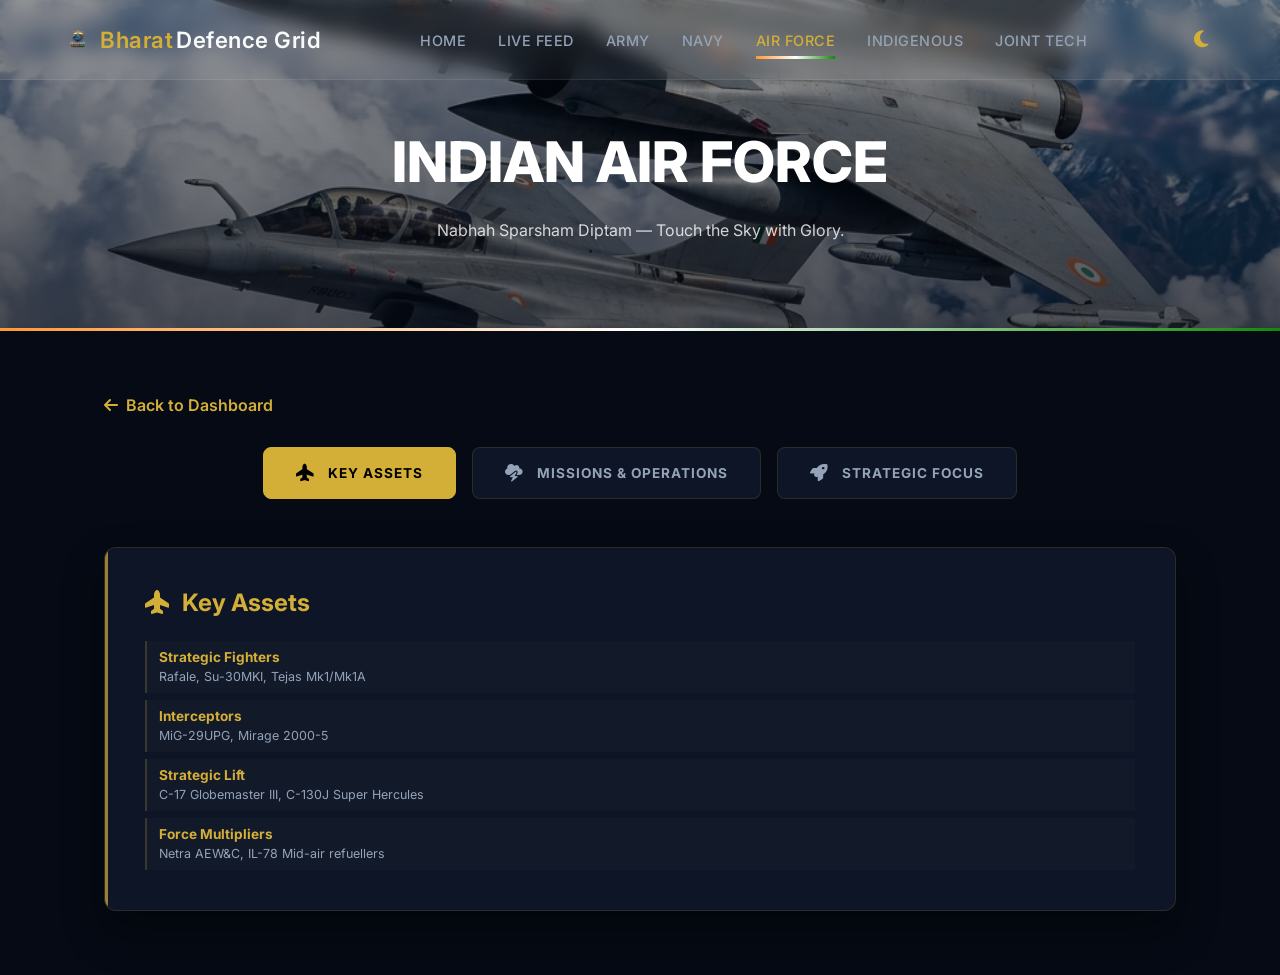
==== commit c59b3726: "Platform Architecture Finalization: Dedicated Live Feed page, compact mobile dropdown, and expanded " ====
--- a/airforce.html
+++ b/airforce.html
@@ -159,10 +159,12 @@
 
         <ul class="nav-menu">
             <li><a href="index.html" class="nav-link">Home</a></li>
+            <li><a href="live.html" class="nav-link">Live Feed</a></li>
             <li><a href="army.html" class="nav-link">Army</a></li>
             <li><a href="navy.html" class="nav-link">Navy</a></li>
             <li><a href="airforce.html" class="nav-link active">Air Force</a></li>
-            <li><a href="tech.html" class="nav-link">Joint Forces</a></li>
+            <li><a href="index.html#atmanirbharSection" class="nav-link">Indigenous</a></li>
+            <li><a href="tech.html" class="nav-link">Joint Tech</a></li>
         </ul>
 
         <div class="nav-right">
--- a/index.css
+++ b/index.css
@@ -50,21 +50,15 @@
     left: 0;
     width: 100%;
     height: var(--nav-height);
-    /* Highly Visible Indian Flag Fade INSIDE the Navbar background */
-    background: linear-gradient(to right,
-            rgba(255, 153, 51, 0.18) 0%,
-            rgba(255, 255, 255, 0.15) 50%,
-            rgba(19, 136, 8, 0.18) 100%),
-        var(--glass-bg);
-
-    backdrop-filter: blur(16px);
-    -webkit-backdrop-filter: blur(16px);
-    border: none;
+    background: rgba(255, 255, 255, 0.05);
+    backdrop-filter: blur(10px);
+    -webkit-backdrop-filter: blur(10px);
+    border-bottom: 1px solid rgba(255, 255, 255, 0.08);
     display: flex;
     align-items: center;
     justify-content: space-between;
     padding: 0 4rem;
-    z-index: 1000;
+    z-index: 2000;
     transition: var(--transition);
     gap: 1rem;
 }
@@ -227,30 +221,30 @@
 /* Scanned Lines / Noise Effect (Tactical Feel) */
 /* Hero Section */
 .hero {
-    min-height: 50vh;
-    display: flex;
-    flex-direction: column;
-    justify-content: center;
-    align-items: center;
+    background: linear-gradient(
+        to right,
+        rgba(255,153,51,0.15),   /* saffron */
+        #ffffff,
+        rgba(19,136,8,0.15)      /* green */
+    );
     text-align: center;
-    padding: 2rem;
-    background: linear-gradient(135deg, var(--bg-primary) 0%, var(--bg-secondary) 100%);
+    padding: 100px 20px;
     position: relative;
     overflow: hidden;
     border-bottom: 1px solid var(--border-color);
 }
 
 .hero h1 {
-    font-size: clamp(2.5rem, 6vw, 4.5rem);
+    font-size: 40px;
     font-weight: 800;
     margin-bottom: 1.5rem;
     color: var(--text-primary);
     letter-spacing: -1.5px;
-    line-height: 1.1;
+    line-height: 1.2;
 }
 
 .hero h1 span {
-    color: var(--accent-color);
+    color: #c9a646; /* gold defence tone */
     position: relative;
 }
 
@@ -284,34 +278,48 @@
     gap: 1rem;
 }
 
-.btn-primary {
-    background: var(--accent-color);
-    color: #000;
-    padding: 1rem 2rem;
+.hero-buttons {
+    display: flex;
+    gap: 1.5rem;
+    margin-top: 2rem;
+}
+
+.btn {
+    padding: 10px 18px;
     border-radius: 6px;
     text-decoration: none;
+    font-size: 14px;
+    margin: 8px;
     font-weight: 700;
-    transition: var(--transition);
-}
-
-.btn-primary:hover {
-    background: var(--accent-hover);
+    transition: all 0.3s ease;
+    display: inline-flex;
+    align-items: center;
+    justify-content: center;
+}
+
+.btn.primary {
+    background: #0b1b34;
+    color: white;
+    border: 1px solid #0b1b34;
+}
+
+.btn.secondary {
+    border: 1px solid #0b1b34;
+    color: #0b1b34;
+    background: transparent;
+}
+
+.btn:hover {
     transform: translateY(-2px);
-}
-
-.btn-secondary {
-    background: transparent;
-    color: var(--text-primary);
-    padding: 1rem 2rem;
-    border-radius: 6px;
-    text-decoration: none;
-    font-weight: 600;
-    border: 1px solid var(--border-color);
-    transition: var(--transition);
-}
-
-.btn-secondary:hover {
-    background: var(--bg-accent);
+    box-shadow: 0 5px 15px rgba(11, 27, 52, 0.2);
+}
+
+.btn.primary:hover {
+    background: #142a4d;
+}
+
+.btn.secondary:hover {
+    background: rgba(11, 27, 52, 0.05);
 }
 
 /* Content Sections */
@@ -809,6 +817,15 @@
     padding: 2rem 80px; /* Standard horizontal buffer for desktop */
 }
 
+/* Hide sliders and arrows on laptop by default */
+.slider-btn {
+    display: none;
+}
+.slider-wrapper::before,
+.slider-wrapper::after {
+    display: none;
+}
+
 /* Base Responsive Rules */
 @media (max-width: 1024px) {
     .container {
@@ -867,70 +884,92 @@
         order: 1;
     }
 
-    .logo img {
-        height: 28px !important;
-    }
-
-    /* Sliding Menu: Modern Premium App Style */
+    .logo-img {
+        height: 22px !important;
+    }
+
+    /* Compact Dropdown Menu: Tactical Style */
     .nav-menu {
-        position: fixed;
-        top: 0;
-        right: -100%;
+        position: absolute;
+        top: calc(var(--nav-height) + 8px);
+        right: 1.25rem;
+        width: 220px;
+        background: var(--bg-secondary);
+        border: 1px solid var(--border-color);
+        border-radius: 12px;
+        padding: 1rem 0;
+        display: none;
+        flex-direction: column;
+        gap: 0;
+        box-shadow: 0 15px 35px rgba(0, 0, 0, 0.5);
+        z-index: 3000;
+        transition: none; /* Instant snap for dropdown feel */
+    }
+
+    .nav-menu.active {
+        display: flex;
+    }
+
+    .nav-menu li {
         width: 100%;
-        height: 100vh;
-        background: var(--bg-primary);
-        flex-direction: column;
-        justify-content: center;
-        align-items: center;
-        transition: 0.5s cubic-bezier(0.77, 0, 0.175, 1);
-        z-index: 2000;
-        padding: 2rem;
-        gap: 2.5rem;
-        opacity: 0;
-        visibility: hidden;
-    }
-
-    .nav-menu.active {
-        right: 0;
-        opacity: 1;
-        visibility: visible;
+        text-align: left;
     }
 
     .nav-link {
-        font-size: 1.6rem;
-        font-weight: 700;
+        font-size: 0.95rem !important;
+        font-weight: 600 !important;
         width: 100%;
+        text-align: left !important;
+        padding: 0.75rem 1.5rem !important;
+        color: var(--text-primary) !important;
+        display: block;
+    }
+
+
+
+
+    /* Hero: Mobile Optimized (User Requested) */
+    .hero {
+        padding: 70px 15px !important;
         text-align: center;
-        padding: 1rem;
-        letter-spacing: 1px;
-    }
-
-    .nav-toggle.active {
-        position: fixed;
-        top: 20px;
-        right: 20px;
-        z-index: 2001;
-        color: var(--accent-color);
-    }
-
-    /* Hero: Centered and Compact */
-    .hero {
-        min-height: 40vh;
-        padding: 4rem 1.25rem;
-        margin-top: calc(var(--nav-height) + 1rem); 
-        text-align: center;
+        background: linear-gradient(
+            to bottom,
+            rgba(255, 153, 51, 0.15),
+            #ffffff,
+            rgba(19, 136, 8, 0.15)
+        ) !important;
+        margin-top: var(--nav-height);
+        min-height: auto;
     }
 
     .hero h1 {
-        font-size: 2.25rem;
-        line-height: 1.2;
+        font-size: 24px !important;
+        line-height: 1.3 !important;
+        font-weight: 700 !important;
+        margin-bottom: 10px !important;
     }
 
     .hero p {
-        font-size: 1rem;
+        font-size: 14px !important;
+        line-height: 1.6 !important;
+        padding: 0 5px !important;
+        margin-bottom: 15px !important;
         max-width: 100%;
         margin-left: auto;
         margin-right: auto;
+    }
+
+    .hero-buttons {
+        display: flex !important;
+        flex-direction: column !important;
+        gap: 10px !important;
+        margin-top: 15px !important;
+    }
+
+    .btn {
+        width: 100% !important;
+        text-align: center !important;
+        margin: 0 !important;
     }
 
     /* India’s Military Strength: Touch-Responsive Horizontal Slider */
@@ -963,8 +1002,8 @@
         height: 100%;
     }
 
-    /* Universal Card Stacking */
-    .cards, .operations-grid, .intel-list {
+    /* Universal Card Stacking (Exclude Sliders) */
+    .cards, .intel-list {
         display: flex;
         flex-direction: column;
         gap: 1.5rem;
@@ -1121,13 +1160,16 @@
     #atmanirbharSection .operations-grid {
         display: flex !important;
         flex-direction: row !important;
+        flex-wrap: nowrap !important;
         overflow-x: auto !important;
         scroll-snap-type: x mandatory !important;
         gap: 1.5rem !important;
-        padding: 1rem 0 !important;
+        padding: 1.5rem 1.25rem !important;
+        margin: 0 -1.25rem 2rem !important;
         scrollbar-width: none;
         -ms-overflow-style: none;
         scroll-behavior: smooth;
+        -webkit-overflow-scrolling: touch;
     }
 
     #defencePowerSection .operations-grid::-webkit-scrollbar,
@@ -1142,6 +1184,48 @@
         scroll-snap-align: center !important;
         margin-bottom: 0 !important;
         border-radius: 12px !important;
+        box-shadow: 0 5px 20px rgba(0,0,0,0.3) !important;
+    }
+
+    .slider-wrapper {
+        position: relative;
+        margin-bottom: 2rem;
+        overflow: visible;
+        padding: 0;
+    }
+
+    /* Edge Fade Arrows & Gradient Mask - Mobile Only */
+    .slider-wrapper::before,
+    .slider-wrapper::after {
+        content: '';
+        display: block;
+        position: absolute;
+        top: 0;
+        bottom: 0;
+        width: 60px;
+        pointer-events: none;
+        z-index: 50;
+        transition: opacity 0.3s ease;
+    }
+
+    /* Left Edge Fade */
+    .slider-wrapper::before {
+        left: -1.25rem;
+        background: linear-gradient(to right, var(--bg-primary) 20%, transparent 100%);
+    }
+
+    /* Right Edge Fade */
+    .slider-wrapper::after {
+        right: -1.25rem;
+        background: linear-gradient(to left, var(--bg-primary) 20%, transparent 100%);
+    }
+
+    /* Adjust fade for secondary background sections */
+    #defencePowerSection .slider-wrapper::before {
+        background: linear-gradient(to right, var(--bg-secondary) 20%, transparent 100%);
+    }
+    #defencePowerSection .slider-wrapper::after {
+        background: linear-gradient(to left, var(--bg-secondary) 20%, transparent 100%);
     }
 
     .slider-btn {
@@ -1149,47 +1233,80 @@
         position: absolute;
         top: 50%;
         transform: translateY(-50%);
-        width: 44px;
-        height: 44px;
-        background: rgba(10, 15, 25, 0.9);
+        width: 50px;
+        height: 100%;
+        background: none;
         color: var(--accent-color);
-        border: 1px solid rgba(212, 175, 55, 0.3);
-        border-radius: 50%;
+        border: none;
         z-index: 100;
         align-items: center;
         justify-content: center;
         cursor: pointer;
-        backdrop-filter: blur(8px);
-        box-shadow: 0 0 20px rgba(0, 0, 0, 0.6), inset 0 0 10px rgba(212, 175, 55, 0.05);
-        transition: all 0.3s cubic-bezier(0.4, 0, 0.2, 1);
+        transition: all 0.3s ease;
         -webkit-tap-highlight-color: transparent;
     }
 
     .slider-btn i {
-        font-size: 1rem;
-        transition: transform 0.2s ease;
+        font-size: 2rem;
+        font-weight: 300;
+        text-shadow: 0 0 15px rgba(0, 0, 0, 1);
     }
 
     .slider-btn:active {
-        transform: translateY(-50%) scale(0.85);
-        background: var(--accent-color);
-        color: #000;
-        border-color: var(--accent-color);
-        box-shadow: 0 0 30px rgba(212, 175, 55, 0.4);
+        transform: translateY(-50%) scale(1.3);
+        color: var(--text-primary);
     }
 
     .slider-btn.left { 
-        left: 8px; 
+        left: 0; 
     }
     
     .slider-btn.right { 
-        right: 8px; 
-    }
-
-    .slider-wrapper {
-        position: relative;
-        padding: 0;
-        margin: 1rem 0;
+        right: 0; 
+    }
+
+    /* Matrix Tab Navigation (User Requested) */
+    #defencePowerSection .tabs-nav {
+        display: grid !important;
+        grid-template-columns: repeat(2, 1fr) !important;
+        gap: 0.75rem !important;
+        padding: 0 1.25rem !important;
+        overflow: visible !important;
+    }
+
+    #atmanirbharSection .tabs-nav {
+        display: grid !important;
+        grid-template-columns: repeat(3, 1fr) !important;
+        gap: 0.5rem !important;
+        padding: 0 1.25rem !important;
+        overflow: visible !important;
+    }
+
+    #atmanirbharSection .tab-btn,
+    #defencePowerSection .tab-btn {
+        width: 100% !important;
+        min-width: unset !important;
+        flex-direction: column !important;
+        gap: 5px !important;
+        padding: 12px 5px !important;
+        font-size: 0.75rem !important;
+        text-align: center !important;
+        justify-content: center !important;
+        border-radius: 8px !important;
+    }
+
+    #atmanirbharSection .tab-btn i,
+    #defencePowerSection .tab-btn i {
+        font-size: 1.1rem !important;
+        margin: 0 !important;
+    }
+
+    #atmanirbharSection .tab-btn span,
+    #defencePowerSection .tab-btn span {
+        white-space: nowrap !important;
+        overflow: hidden !important;
+        text-overflow: ellipsis !important;
+        width: 100% !important;
     }
 
     .logo-img {
